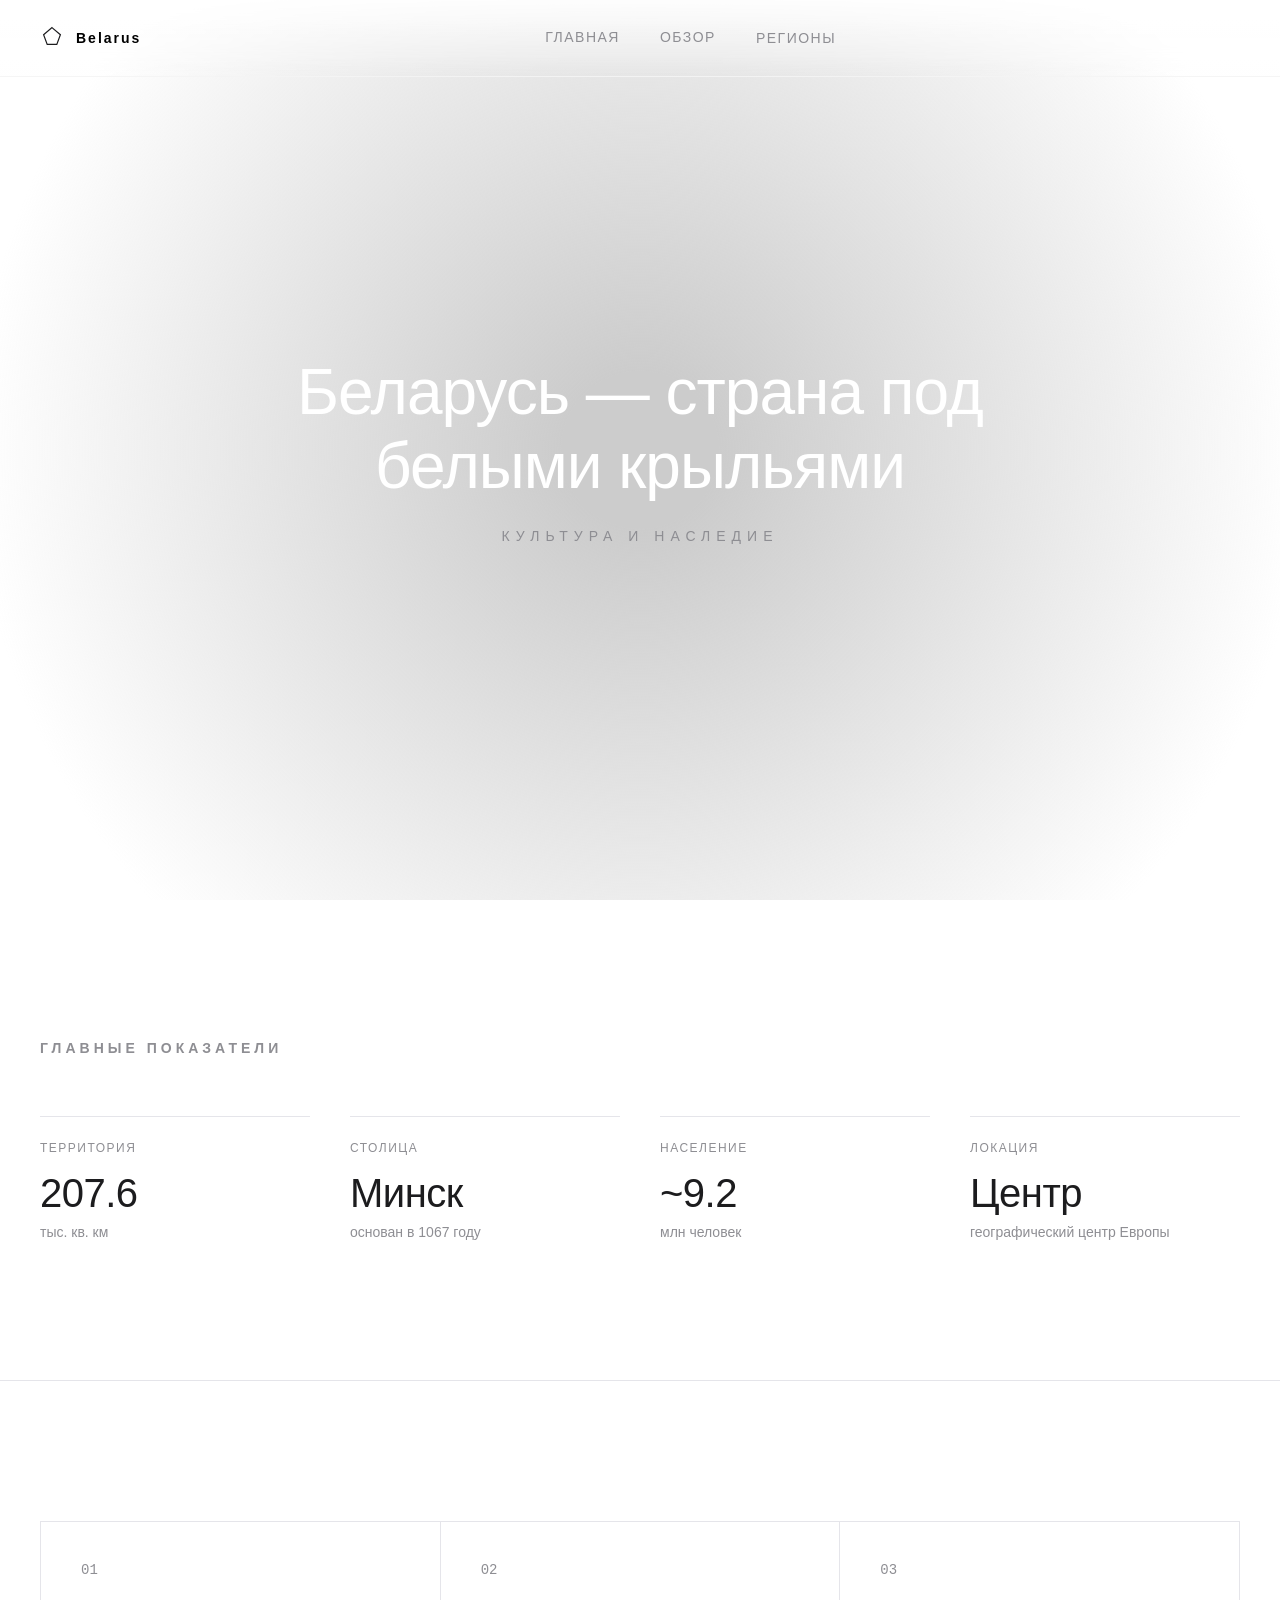
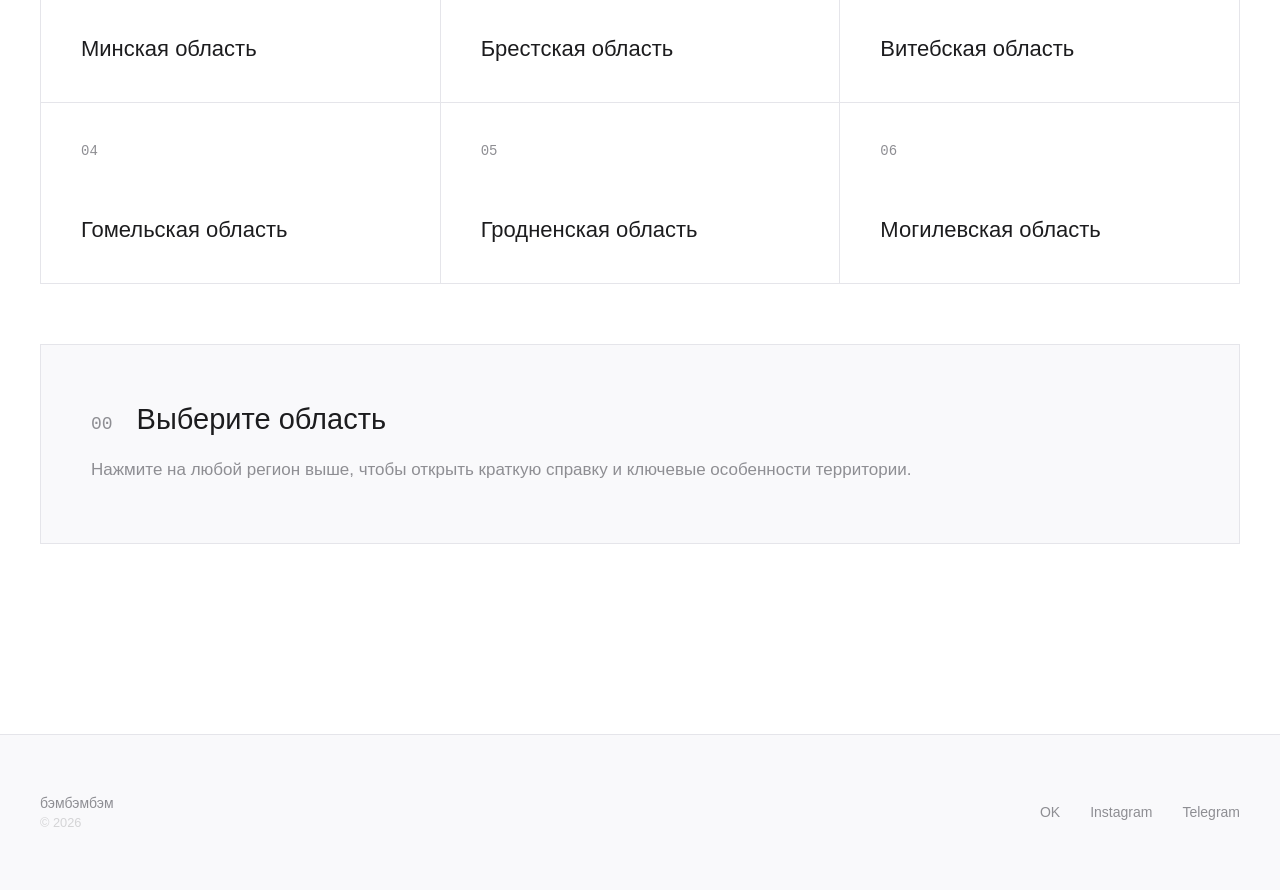
==== index.html @ 65fe948a "первый коммит — сайт-путеводитель по Беларуси" ====
<!DOCTYPE html>
<html lang="ru">
<head>
    <meta charset="UTF-8">
    <meta name="viewport" content="width=device-width, initial-scale=1.0">
    <title>Belarus</title>
    <link rel="stylesheet" href="style/style.css">
    <link rel="shortcut icon" href="img/favicon.ico" type="image/x-icon">
</head>
<body>
    <header class="header">
        <div class="logo">
            <a href="index.html">
                <svg class="logo-svg" viewBox="0 0 100 100" xmlns="http://w3.org">
                    <path d="M50 15 L85 45 L70 85 L30 85 L15 45 Z" fill="none" stroke="currentColor" stroke-width="5"/>
                </svg>
            </a>
                <span class="logo-text"><a href="index.html" class="logo-bel">Belarus</a></span>
        </div>
        <div class="container">
            <div class="header-nav-links">
                <a href="index.html">Главная</a>
                <a href="#">Обзор</a>
                <div class="dropdown">
  <a href="#" class="dropdown-toggle">Регионы</a>
  <ul class="dropdown-menu">
    <li><a href="brest.html">Брестская область</a></li>
    <li><a href="vitebsk.html">Витебская область</a></li>
    <li><a href="gomel.html">Гомельская область</a></li>
    <li><a href="grodno.html">Гродненская область</a></li>
    <li><a href="minsk.html">Минская область</a></li>
    <li><a href="mogilev.html">Могилевская область</a></li>
  </ul>
</div>
            </div>
        </div>
    </header>
    <section class="banner">
        <div class="video-banner">
            <iframe width="560" height="315" src="https://www.youtube.com/embed/6YNmRPK29oE?si=QQAiQWYqwTsrGHpv&amp;autoplay=1&amp;mute=1&amp;controls=0&amp;rel=0&amp;modestbranding=1" title="YouTube video player" frameborder="0" allow="accelerometer; autoplay; clipboard-write; encrypted-media; gyroscope; picture-in-picture; web-share" referrerpolicy="strict-origin-when-cross-origin" allowfullscreen></iframe>
        </div>
        <div class="banner-overlay"></div>
        <div class="banner-text">
            <h1 class="banner-text-title">Беларусь — страна под белыми крыльями</h1>
            <p class="banner-text-subtitle">Культура и наследие</p>
            <!-- <div class="scroll-thing">
                <div class="scroll-line"></div>
            </div> -->
        </div>
    </section>
    <section class="facts" id="facts">
        <div class="container">
            <h2 class="facts-title reveal reveal-up">Главные показатели</h2>
            <div class="grid-facts">
                <div class="fact-item reveal reveal-up">
                    <span class="fact-label">Территория</span>
                    <span class="fact-value">207.6</span>
                    <span class="fact-unit">тыс. кв. км</span>
                </div>
                <div class="fact-item reveal reveal-up">
                    <span class="fact-label">Столица</span>
                    <span class="fact-value">Минск</span>
                    <span class="fact-unit">основан в 1067 году</span>
                </div>
                <div class="fact-item reveal reveal-up">
                    <span class="fact-label">Население</span>
                    <span class="fact-value">~9.2</span>
                    <span class="fact-unit">млн человек</span>
                </div>
                <div class="fact-item reveal reveal-up">
                    <span class="fact-label">Локация</span>
                    <span class="fact-value">Центр</span>
                    <span class="fact-unit">географический центр Европы</span>
                </div>
            </div>
        </div>
    </section>
    <section class="regions">
        <div class="container">
            <div class="regions-grid">
                <button class="region-card reveal reveal-up" data-region="minsk">
                    <span class="region-number">01</span>
                    <span class="region-name">Минская область</span>
                </button>
                <button class="region-card reveal reveal-up" data-region="brest">
                    <span class="region-number">02</span>
                    <span class="region-name">Брестская область</span>
                </button>
                <button class="region-card reveal reveal-up" data-region="vitebsk">
                    <span class="region-number">03</span>
                    <span class="region-name">Витебская область</span>
                </button>
                <button class="region-card reveal reveal-up" data-region="gomel">
                    <span class="region-number">04</span>
                    <span class="region-name">Гомельская область</span>
                </button>
                <button class="region-card reveal reveal-up" data-region="grodno">
                    <span class="region-number">05</span>
                    <span class="region-name">Гродненская область</span>
                </button>
                <button class="region-card reveal reveal-up" data-region="mogilev">
                    <span class="region-number">06</span>
                    <span class="region-name">Могилевская область</span>
                </button>
            </div>
            <div class="details reveal reveal-up" id="detailsPanel">
                <div class="details-header">
                    <span class="details-index" id="detailsIndex">00</span>
                    <h3 class="details-title" id="detailsTitle">Выберите область</h3>
                </div>
                <p class="details-text" id="detailsText">Нажмите на любой регион выше, чтобы открыть краткую справку и ключевые особенности территории.</p>
        </div>
    </section>
    <footer class="footer reveal reveal-up">
        <div class="footer-container">
            <div class="footer-bimbimbambam">
                <p class="author-credits">бэмбэмбэм</p>
                <p class="current-year">&copy; 2026</p>
            </div>
            <div class="footer-socials">
                <a href="#" class="social-link">OK</a>
                <a href="#" class="social-link">Instagram</a>
                <a href="#" class="social-link">Telegram</a>
            </div>
        </div>
    </footer>

    <script src="js/script.js"></script>
</body>
</html>
---- style/style.css ----
:root{
    --bg-main: #FFFFFF;
    --bg-card: #F9F9FB;
    --border-color: #E5E5EA;
    --text-primary: #1C1C1E;
    --text-secondary: #8E8E93;
    --accent-dark: #000000;
    --font-sans: -apple-system, BlinkMacSystemFont, "Segoe UI", Roboto, Helvetica, Arial, sans-serif;
    --easing: cubic-bezier(0.16, 1, 0.3, 1);
}
*{
    margin: 0;
    padding: 0;
    box-sizing: border-box;
}
html{
    scroll-behavior: smooth;
    background-color: var(--bg-main);
    color: var(--text-primary);
    font-family: var(--font-sans);
    -webkit-font-smoothing: antialiased;
}
body{
    overflow-x: hidden;
}
.container {
    max-width: 1400px;
    margin: 0 auto;
    padding: 0 40px;
}
.header{
    position: fixed;
    top: 0;
    left: 0;
    width: 100%;
    display: flex;
    justify-content: space-between;
    align-items: center;
    padding: 24px 40px;
    z-index: 100;
    background: linear-gradient(to bottom, rgba(255,255,255,0.9), rgba(255,255,255,0));
    backdrop-filter: blur(12px);
    -webkit-backdrop-filter: blur(12px);
    border-bottom: 1px solid rgba(0,0,0,0.04);
}
.logo-bel{
    text-decoration: none;
    color: #000;
}
.logo{
    display: flex;
    align-items: center;
    gap: 12px;
}
.logo-svg{
    width: 24px;
    height: 24px;
    color: var(--text-primary);
}
.logo-text{
    font-weight: 700;
    letter-spacing: 2px;
    font-size: 14px;
}
.header-nav-links{
    display: flex;
    gap: 40px;
}
.header-nav-links a{
    color: var(--text-secondary);
    text-decoration: none;
    font-size: 14px;
    text-transform: uppercase;
    letter-spacing: 1.5px;
    transition: color 0.4s var(--easing);
}
.header-nav-links a:hover {
    color: var(--text-primary);
}
.banner{
    height: 100vh;
    display: flex;
    align-items: center;
    position: relative;
    padding: 0 40px;
    overflow: hidden;
    /* background-color: #F4F4F7; */
}
.video-banner{
    position: absolute;
    top: 0;
    left: 0;
    width: 100%;
    height: 100%;
    z-index: -2;
    pointer-events: none;
}
.video-banner iframe{
    width: 100vw;
    height: 56.25vw;
    min-height: 100vh;
    min-width: 177.77vh;
    position: absolute;
    top: 50%;
    left: 50%;
    transform: translate(-50%, -50%);
    filter: grayscale(0.4) brightness(1.05);
    
}
.banner-overlay{
    position: absolute;
    top: 0;
    left: 0;
    width: 100%;
    height: 100%;
    z-index: -1;
    background: radial-gradient(circle at center, rgba(0, 0, 0, 0.2) 10%, var(--bg-main) 85%);
}
.banner-text{
    max-width: 800px;
    margin-left: auto;
    margin-right: auto;
    text-align: center;
}
.banner-text-title{
    font-size: 64px;
    font-weight: 300;
    line-height: 1.15;
    letter-spacing: -1px;
    color: white;
    opacity: 0;
    transform: translateY(30px);
    animation: fadeUp 1.2s var(--easing) forwards 0.4s;
}
.banner-text-subtitle{
    font-size: 14px;
    text-transform: uppercase;
    letter-spacing: 6px;
    color: var(--text-secondary);
    margin-top: 24px;
    opacity: 0;
    transform: translateY(20px);
    animation: fadeUp 1.2s var(--easing) forwards 0.2s;
}
/* .scroll-thing{}
.scroll-line{} */
.facts{
    padding: 140px 0;
    border-bottom: 1px solid var(--border-color);
}
.facts-title{
    font-size: 14px;
    text-transform: uppercase;
    letter-spacing: 4px;
    color: var(--text-secondary);
    margin-bottom: 60px;
    font-weight: 600;
}
.grid-facts{
    display: grid;
    grid-template-columns: repeat(auto-fit, minmax(240px, 1fr));
    gap: 40px;
}
.fact-item{
    display: flex;
    flex-direction: column;
    border-top: 1px solid var(--border-color);
    padding-top: 24px;
}
.fact-label{
    font-size: 12px;
    text-transform: uppercase;
    letter-spacing: 1.5px;
    color: var(--text-secondary);
    margin-bottom: 16px;
}
.fact-value{
    font-size: 40px;
    font-weight: 300;
    letter-spacing: -0.5px;
    margin-bottom: 8px;
    color: var(--text-primary);
}
.fact-unit{
    font-size: 14px;
    color: var(--text-secondary);
}
.regions{
    padding: 140px 0;
}
.map{
    display: flex;
    justify-content: center;
    font-size: 14px;
    text-transform: uppercase;
    letter-spacing: 4px;
    color: var(--text-secondary);
    margin-bottom: 60px;
    font-weight: 600;
}
.details{
    margin: 50px 0;
    background-color: var(--bg-card);
    border: 1px solid var(--border-color);
    padding: 50px;
    min-height: 200px;
    display: flex;
    flex-direction: column;
    justify-content: center;
    transition: all 0.5s var(--easing);
}
.details .updated{
    animation: panelReveal 0.6s var(--easing) forwards;
}
.details-header{
    display: flex;
    align-items: baseline;
    gap: 24px;
    margin-bottom: 20px;
}
.details-index{
    font-family: monospace;
    font-size: 1.1rem;
    color: var(--text-secondary);
}
.details-title{
    font-size: 29px;
    font-weight: 300;
}
.details-text{
    font-size: 17px;
    color: var(--text-secondary);
    max-width: 900px;
    line-height: 1.7;
}
.map-block__area-action{
    outline: 0;
}
.map-block__area-action path{
    transition: fill 0.4s ease-in-out;
    cursor: pointer;
}
.map-block__area-action path:hover{
    fill: #ffb5b2;
}
.map-block__left-part{
    display: flex;
    justify-content: center;
    font-size: 14px;
    text-transform: uppercase;
    letter-spacing: 4px;
    color: var(--text-secondary);
    margin-bottom: 60px;
    font-weight: 600;
}
/**/
.regions-grid{
    display: grid;
    grid-template-columns: repeat(auto-fit, minmax(350px, 1fr));
    gap: 1px;
    background-color: var(--border-color);
    margin-bottom: 60px;
    border: 1px solid var(--border-color);
}
.region-card{
    background-color: var(--bg-main);
    border: none;
    padding: 40px;
    text-align: left;
    cursor: pointer;
    display: flex;
    flex-direction: column;
    justify-content: space-between;
    height: 180px;
    transition: all 0.4s var(--easing);
    position: relative;
    outline: none;
}
.region-card::after{
    content: '';
    position: absolute;
    bottom: 0;
    left: 0;
    width: 0;
    height: 2px;
    background-color: var(--accent-dark);
    transition: width 0.4s var(--easing);
}
.region-card:hover{
    background-color: var(--bg-card);
}
.region-card:hover::after, .region-card.active::after {
    width: 100%;
}
.region-card.active{
    background-color: var(--bg-card);
}
.region-number{
    font-size: 14px;
    color: var(--text-secondary);
    font-family: monospace;
}
.region-name{
    font-size: 22px;
    font-weight: 300;
    color: var(--text-primary);
    transition: transform 0.4s var(--easing);
}
.region-card:hover .region-name{
    transform: translateX(8px);
}
.details-panel{
    background-color: var(--bg-card);
    border: 1px solid var(--border-color);
    padding: 50px;
    min-height: 200px;
    display: flex;
    flex-direction: column;
    justify-content: center;
    transition: all 0.5s var(--easing);
}

.details-panel.updated{
    animation: panelReveal 0.6s var(--easing) forwards;
}
.details-header{
    display: flex;
    align-items: baseline;
    gap: 24px;
    margin-bottom: 20px;
}
.details-index{
    font-family: monospace;
    font-size: 18px;
    color: var(--text-secondary);
}
.details-title{
    font-size: 29px;
    font-weight: 300;
}
.details-text{
    font-size: 17px;
    color: var(--text-secondary);
    max-width: 900px;
    line-height: 1.7;
}
.footer{
    padding: 60px 40px;
    border-top: 1px solid var(--border-color);
    background-color: var(--bg-card);
}
.footer-container{
    max-width: 1400px;
    margin: 0 auto;
    display: flex;
    justify-content: space-between;
    align-items: center;
}
.author-credits{
    font-size: 14px;
    color: var(--text-secondary);
}
.current-year{
    font-size: 0.8rem;
    color: rgba(0,0,0,0.15);
    margin-top: 4px;
}
.footer-socials{
    display: flex;
    gap: 30px;
}
.social-link{
    color: var(--text-secondary);
    text-decoration: none;
    font-size: 14px;
    position: relative;
    padding-bottom: 2px;
    transition: color 0.4s var(--easing);
}
.social-link::after{
    content: '';
    position: absolute;
    bottom: 0;
    left: 0;
    width: 0;
    height: 1px;
    background-color: var(--text-primary);
    transition: width 0.4s var(--easing);
}
.social-link:hover{
    color: var(--text-primary);
}
.social-link:hover::after{
    width: 100%;
}
.dropdown{
  position: relative;
  display: inline-block;
}
.dropdown-toggle{
  text-decoration: none;
  color: #000; 
  text-transform: uppercase;
  letter-spacing: 1px;
  padding-bottom: 10px; 
}
.dropdown-menu{
  position: absolute;
  top: 100%;
  left: 50%;
  transform: translateX(-50%) translateY(10px);
  min-width: 200px;
  background: rgba(255, 255, 255, 0.85);
  backdrop-filter: blur(10px); 
  -webkit-backdrop-filter: blur(10px);
  border: 1px solid rgba(255, 255, 255, 0.4);
  border-radius: 4px;
  list-style: none;
  padding: 10px 0;
  margin: 0;
  box-shadow: 0 10px 30px rgba(0, 0, 0, 0.05);
  opacity: 0;
  visibility: hidden;
  transition: opacity 0.3s ease, transform 0.3s ease, visibility 0.3s;
}
.dropdown:hover .dropdown-menu{
  opacity: 1;
  visibility: visible;
  transform: translateX(-50%) translateY(0); /* Плавный сдвиг вверх при появлении */
}
.dropdown-menu li{
  width: 100%;
}
.dropdown-menu li a{
  display: block;
  padding: 10px 20px;
  color: #333;
  text-decoration: none;
  font-size: 14px;
  transition: background 0.2s ease, color 0.2s ease;
  text-align: left;
}
.dropdown-menu li a:hover{
  background: rgba(0, 0, 0, 0.05);
  color: #000;
}
.gomel-info{
    padding: 40px 0;
    background-color: #ffffff;
    font-family: -apple-system, BlinkMacSystemFont, "Segoe UI", Roboto, Helvetica, Arial, sans-serif;
}
.obl-title{
    display: none;
}
.oblast{
    display: flex;
    position: relative;
    align-items: center;
    margin: 0 auto 50px auto;
    min-height: 250px;
    padding-top: 85px;
}
.oblast svg{
    position: absolute;
    margin-bottom: 125%;
    margin-left: 50%;
}
.info-desk{
    position: relative;
    max-width: 700px;
    padding-right: 60px;
    /* margin: 0 auto; */
    color: #000000;
}
.obl h2{
    color: var(--text-primary);
    margin-bottom: 16px;
    font-size: 20px;
    line-height: 1.5;
    margin-bottom: 30px;
    text-align: left;
}
.obl-info h2{
    text-transform: uppercase;
    letter-spacing: 1.5px;
    color: var(--text-secondary);
    margin-bottom: 16px;
    font-size: 18px;
    font-weight: 700;
    margin-top: 40px;
    margin-bottom: 15px;
    border-top: 1px solid var(--border-color);
    padding-top: 24px;
}
.obl-info p{
    font-size: 18px;
    color: var(--text-secondary);
    margin-bottom: 15px;
}
.obl-info ul{
    list-style-type: none; 
    padding-left: 0;
    margin-top: 15px;
}
.obl-info li{
    line-height: 1.6;
    margin-bottom: 12px;
    position: relative;
    padding-left: 18px;
    font-size: 18px;
    color: var(--text-secondary);
    margin-bottom: 15px;
}
.obl-info li::before{
    content: "—";
    position: absolute;
    left: 0;
    color: var(--text-secondary);
}
.city-obl{
    display: flex;
    flex-direction: column;
    justify-content: flex-end;
    transform: translate(107%, 50px)
}
.info-desk img{
    position: absolute;
    right: 50px;
    width: 680px;
}
.vitebsk-img{
    top: 90vh;
}
.it-min{
    top: 80%;
    left: 100%;
}
.polotsk-img{
    top: 135vh;
}
.grodno-img{
    top: 85vh;
}
.sol-img{
    top: 140vh;
}
.minsk-img{
    top: 95vh;
}
.lida-img{
    top: 135vh;
}
.gomel-img{
    top: 95vh;
}
.brest-img{
    top: 85vh;
}
.pinsk-img{
    top: 140vh;
}
.eco-info{
    margin-top: 250px;
}
.mozir-img{
    top: 145vh
}
.mogilev-img{
    top: 90vh;
}
.bobr-img{
    top: 145vh
}
.benz-gom{
    top: 78%;
    left: 100%;
}
.kpd-vit{
    top: 78%;
    left: 100%; 
}
.reveal {
    opacity: 0;
    transition: opacity 0.7s var(--easing), transform 0.7s var(--easing);
}
.reveal.show {
    opacity: 1;
    transform: translate(0, 0) scale(1);
}
.reveal-up { transform: translateY(40px); }
.reveal-down { transform: translateY(-40px); }
.reveal-left { transform: translateX(-40px); }
.reveal-right { transform: translateX(40px); }
.reveal-scale { transform: scale(0.92); }

.grid-facts .reveal:nth-child(1) { transition-delay: 0s; }
.grid-facts .reveal:nth-child(2) { transition-delay: 0.1s; }
.grid-facts .reveal:nth-child(3) { transition-delay: 0.2s; }
.grid-facts .reveal:nth-child(4) { transition-delay: 0.3s; }

.regions-grid .reveal:nth-child(1) { transition-delay: 0s; }
.regions-grid .reveal:nth-child(2) { transition-delay: 0.05s; }
.regions-grid .reveal:nth-child(3) { transition-delay: 0.1s; }
.regions-grid .reveal:nth-child(4) { transition-delay: 0.15s; }
.regions-grid .reveal:nth-child(5) { transition-delay: 0.2s; }
.regions-grid .reveal:nth-child(6) { transition-delay: 0.25s; }


@keyframes fadeUp{
    to { opacity: 1; transform: translateY(0); }
}
@keyframes scrollDrop{
    0% { top: -30px; }
    50% { top: 60px; }
    100% { top: 60px; }
}
@keyframes panelReveal{
    0% { opacity: 0; transform: translateY(10px); }
    100% { opacity: 1; transform: translateY(0); }
}
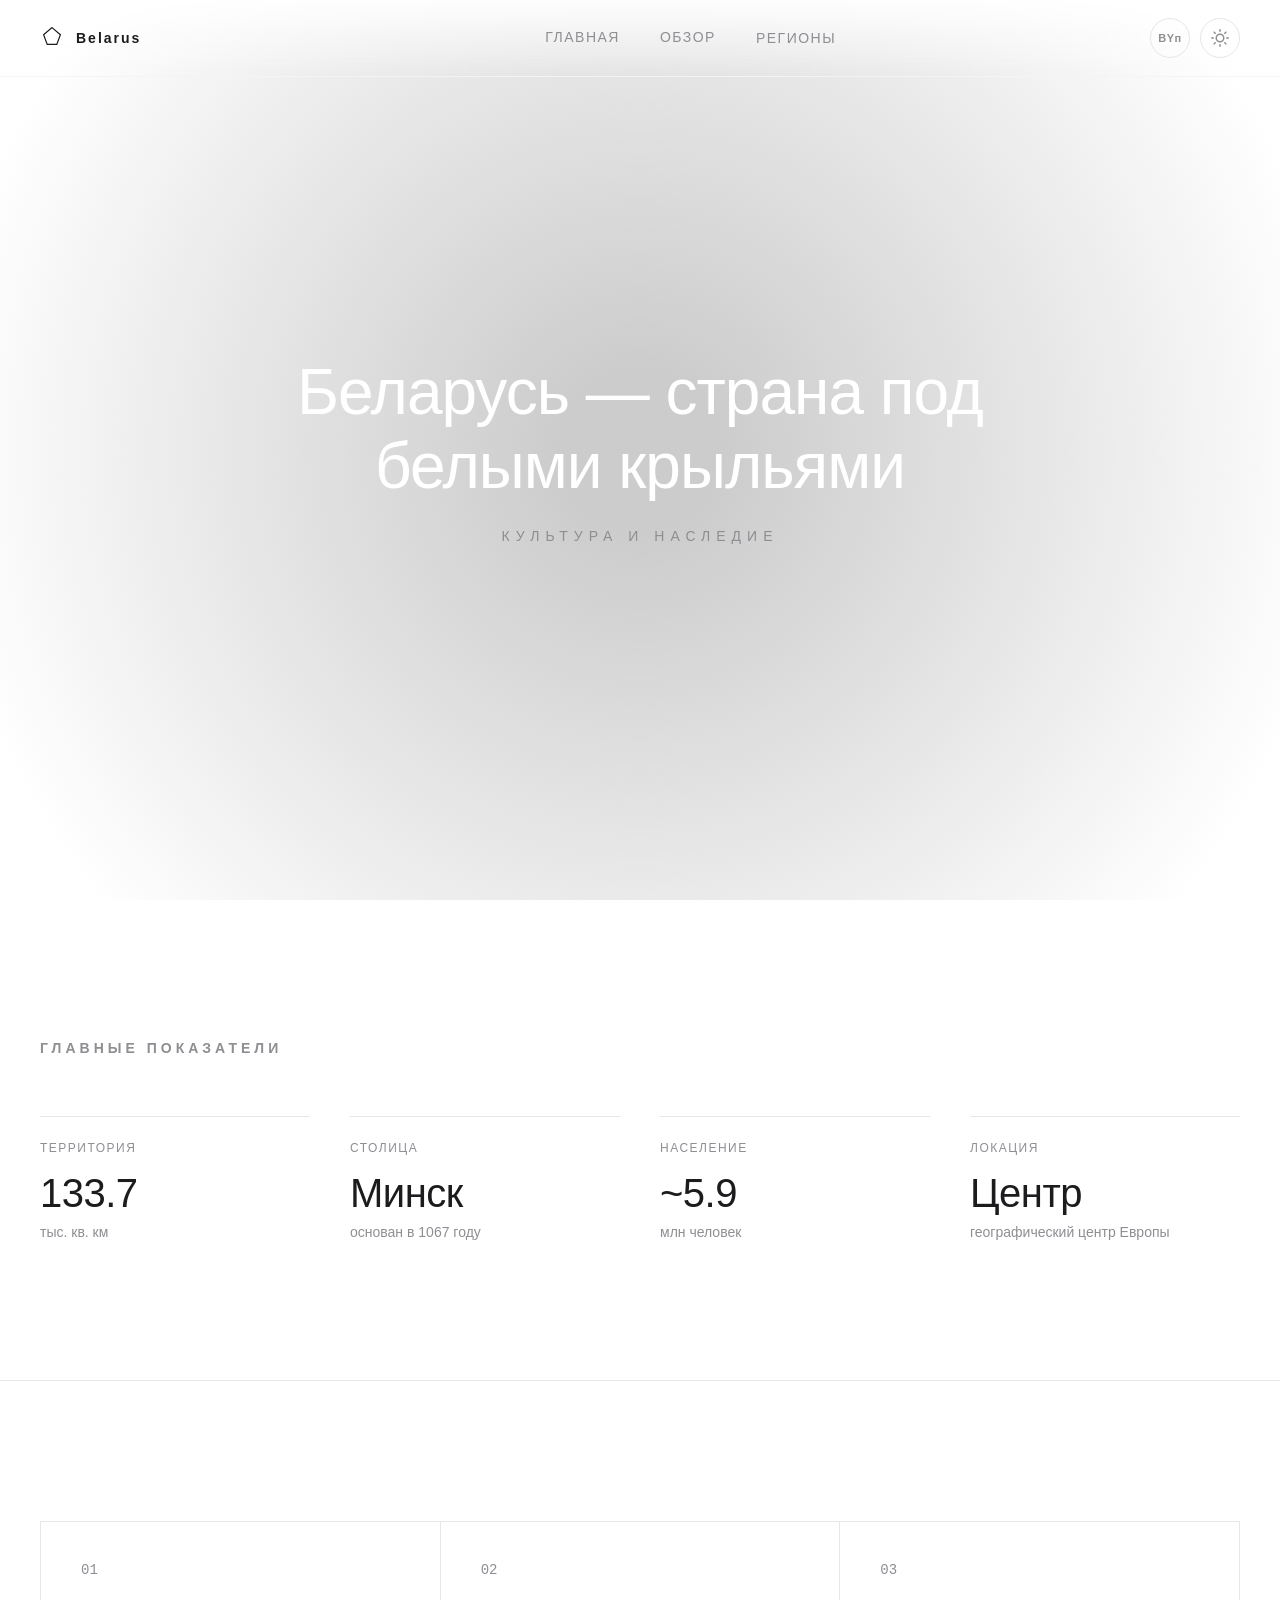
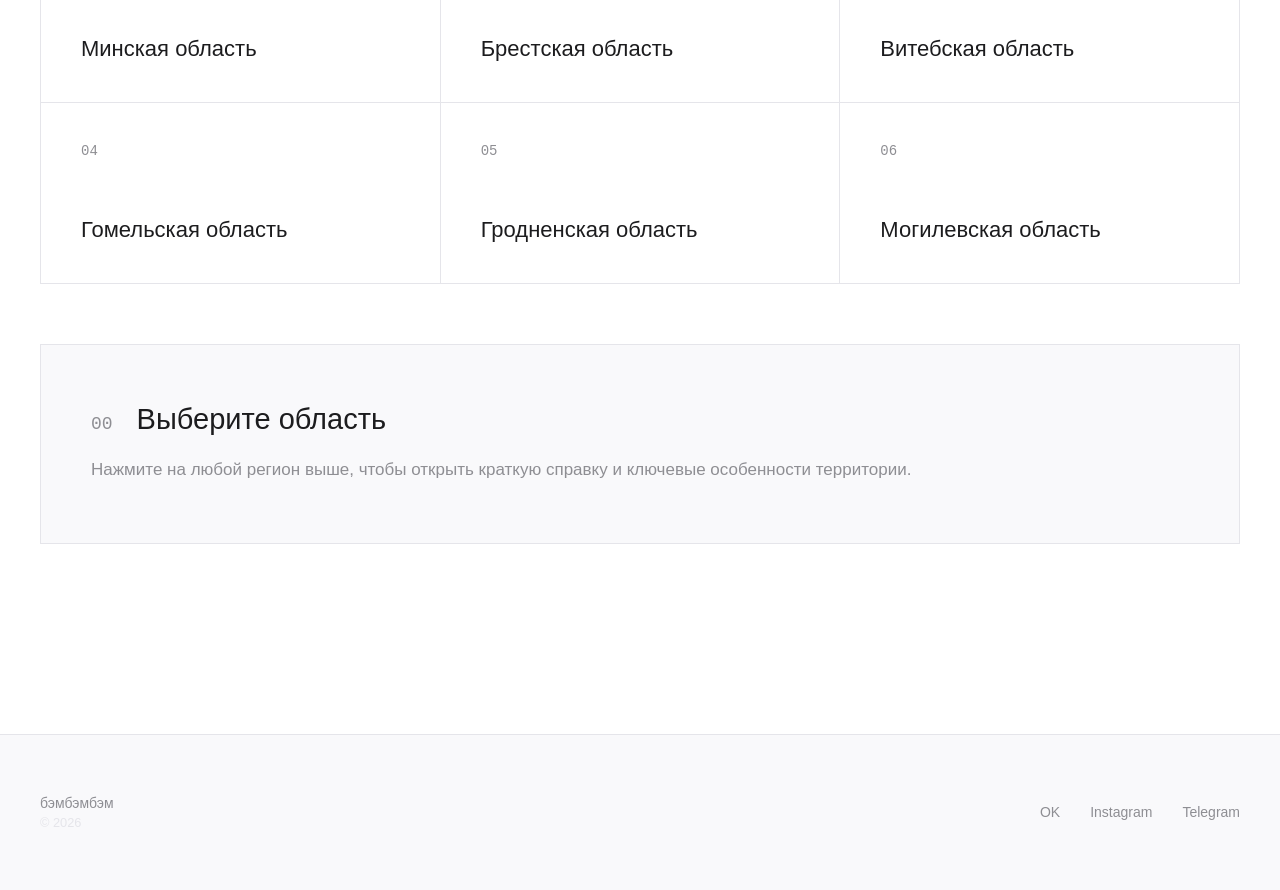
==== commit dc96217a: "bvjgv" ====
--- a/index.html
+++ b/index.html
@@ -34,6 +34,26 @@
 </div>
             </div>
         </div>
+        <button class="theme-toggle" aria-label="Тёмная тема">
+            <svg class="theme-sun" viewBox="0 0 24 24" fill="none" stroke="currentColor" stroke-width="2" stroke-linecap="round">
+                <circle cx="12" cy="12" r="5"/>
+                <line x1="12" y1="1" x2="12" y2="3"/>
+                <line x1="12" y1="21" x2="12" y2="23"/>
+                <line x1="4.22" y1="4.22" x2="5.64" y2="5.64"/>
+                <line x1="18.36" y1="18.36" x2="19.78" y2="19.78"/>
+                <line x1="1" y1="12" x2="3" y2="12"/>
+                <line x1="21" y1="12" x2="23" y2="12"/>
+                <line x1="4.22" y1="19.78" x2="5.64" y2="18.36"/>
+                <line x1="18.36" y1="5.64" x2="19.78" y2="4.22"/>
+            </svg>
+            <svg class="theme-moon" viewBox="0 0 24 24" fill="none" stroke="currentColor" stroke-width="2" stroke-linecap="round">
+                <path d="M21 12.79A9 9 0 1 1 11.21 3 7 7 0 0 0 21 12.79z"/>
+            </svg>
+        </button>
+        <button class="lang-toggle" aria-label="Переключить язык">BYп</button>
+        <button class="hamburger" aria-label="Меню">
+            <span></span><span></span><span></span>
+        </button>
     </header>
     <section class="banner">
         <div class="video-banner">
@@ -54,7 +74,7 @@
             <div class="grid-facts">
                 <div class="fact-item reveal reveal-up">
                     <span class="fact-label">Территория</span>
-                    <span class="fact-value">207.6</span>
+                    <span class="fact-value" data-target="207.6">0</span>
                     <span class="fact-unit">тыс. кв. км</span>
                 </div>
                 <div class="fact-item reveal reveal-up">
@@ -64,7 +84,7 @@
                 </div>
                 <div class="fact-item reveal reveal-up">
                     <span class="fact-label">Население</span>
-                    <span class="fact-value">~9.2</span>
+                    <span class="fact-value" data-target="9.2" data-prefix="~">0</span>
                     <span class="fact-unit">млн человек</span>
                 </div>
                 <div class="fact-item reveal reveal-up">
@@ -126,5 +146,6 @@
     </footer>
 
     <script src="js/script.js"></script>
+    <script src="js/i18n.js"></script>
 </body>
 </html>
--- a/style/style.css
+++ b/style/style.css
@@ -5,8 +5,24 @@
     --text-primary: #1C1C1E;
     --text-secondary: #8E8E93;
     --accent-dark: #000000;
+    --overlay-light: rgba(255,255,255,0.9);
+    --overlay-dark: rgba(0,0,0,0.04);
+    --dropdown-bg: rgba(255,255,255,0.85);
+    --dropdown-border: rgba(255,255,255,0.4);
     --font-sans: -apple-system, BlinkMacSystemFont, "Segoe UI", Roboto, Helvetica, Arial, sans-serif;
     --easing: cubic-bezier(0.16, 1, 0.3, 1);
+}
+[data-theme="dark"]{
+    --bg-main: #121212;
+    --bg-card: #1C1C1E;
+    --border-color: #2C2C2E;
+    --text-primary: #F5F5F5;
+    --text-secondary: #98989D;
+    --accent-dark: #FFFFFF;
+    --overlay-light: rgba(18,18,18,0.9);
+    --overlay-dark: rgba(255,255,255,0.06);
+    --dropdown-bg: rgba(30,30,30,0.92);
+    --dropdown-border: rgba(255,255,255,0.1);
 }
 *{
     margin: 0;
@@ -19,6 +35,7 @@
     color: var(--text-primary);
     font-family: var(--font-sans);
     -webkit-font-smoothing: antialiased;
+    transition: background-color 0.3s ease, color 0.3s ease;
 }
 body{
     overflow-x: hidden;
@@ -38,14 +55,14 @@
     align-items: center;
     padding: 24px 40px;
     z-index: 100;
-    background: linear-gradient(to bottom, rgba(255,255,255,0.9), rgba(255,255,255,0));
+    background: linear-gradient(to bottom, var(--overlay-light), transparent);
     backdrop-filter: blur(12px);
     -webkit-backdrop-filter: blur(12px);
-    border-bottom: 1px solid rgba(0,0,0,0.04);
+    border-bottom: 1px solid var(--overlay-dark);
 }
 .logo-bel{
     text-decoration: none;
-    color: #000;
+    color: var(--text-primary);
 }
 .logo{
     display: flex;
@@ -77,6 +94,95 @@
 .header-nav-links a:hover {
     color: var(--text-primary);
 }
+.theme-toggle{
+    position: absolute;
+    right: 40px;
+    top: 50%;
+    transform: translateY(-50%);
+    background: none;
+    border: 1px solid var(--border-color);
+    border-radius: 20px;
+    cursor: pointer;
+    width: 40px;
+    height: 40px;
+    display: flex;
+    align-items: center;
+    justify-content: center;
+    color: var(--text-secondary);
+    transition: color 0.4s var(--easing), border-color 0.4s var(--easing);
+}
+.theme-toggle:hover{
+    color: var(--text-primary);
+    border-color: var(--text-secondary);
+}
+.theme-toggle svg{
+    width: 18px;
+    height: 18px;
+}
+.lang-toggle{
+    position: absolute;
+    right: 90px;
+    top: 50%;
+    transform: translateY(-50%);
+    background: none;
+    border: 1px solid var(--border-color);
+    border-radius: 20px;
+    cursor: pointer;
+    width: 40px;
+    height: 40px;
+    display: flex;
+    align-items: center;
+    justify-content: center;
+    font-size: 11px;
+    font-weight: 700;
+    letter-spacing: 0.5px;
+    color: var(--text-secondary);
+    font-family: var(--font-sans);
+    transition: color 0.4s var(--easing), border-color 0.4s var(--easing);
+}
+.lang-toggle:hover{
+    color: var(--text-primary);
+    border-color: var(--text-secondary);
+}
+.hamburger{
+    display: none;
+    position: absolute;
+    right: 24px;
+    top: 50%;
+    transform: translateY(-50%);
+    flex-direction: column;
+    justify-content: center;
+    align-items: center;
+    gap: 4px;
+    background: none;
+    border: none;
+    cursor: pointer;
+    width: 36px;
+    height: 36px;
+    padding: 6px;
+    color: var(--text-primary);
+}
+.hamburger span{
+    display: block;
+    width: 100%;
+    height: 2px;
+    background: var(--text-primary);
+    border-radius: 2px;
+    transition: transform 0.3s var(--easing), opacity 0.3s var(--easing);
+}
+.hamburger.open span:nth-child(1){
+    transform: translateY(6px) rotate(45deg);
+}
+.hamburger.open span:nth-child(2){
+    opacity: 0;
+}
+.hamburger.open span:nth-child(3){
+    transform: translateY(-6px) rotate(-45deg);
+}
+.theme-sun { display: block; }
+.theme-moon { display: none; }
+[data-theme="dark"] .theme-sun { display: none; }
+[data-theme="dark"] .theme-moon { display: block; }
 .banner{
     height: 100vh;
     display: flex;
@@ -114,7 +220,7 @@
     width: 100%;
     height: 100%;
     z-index: -1;
-    background: radial-gradient(circle at center, rgba(0, 0, 0, 0.2) 10%, var(--bg-main) 85%);
+    background: radial-gradient(circle at center, rgba(0, 0, 0, 0.2) 10%, var(--bg-main) 90%);
 }
 .banner-text{
     max-width: 800px;
@@ -362,7 +468,7 @@
 }
 .current-year{
     font-size: 0.8rem;
-    color: rgba(0,0,0,0.15);
+    color: var(--border-color);
     margin-top: 4px;
 }
 .footer-socials{
@@ -399,7 +505,7 @@
 }
 .dropdown-toggle{
   text-decoration: none;
-  color: #000; 
+  color: var(--text-primary); 
   text-transform: uppercase;
   letter-spacing: 1px;
   padding-bottom: 10px; 
@@ -410,10 +516,10 @@
   left: 50%;
   transform: translateX(-50%) translateY(10px);
   min-width: 200px;
-  background: rgba(255, 255, 255, 0.85);
+  background: var(--dropdown-bg);
   backdrop-filter: blur(10px); 
   -webkit-backdrop-filter: blur(10px);
-  border: 1px solid rgba(255, 255, 255, 0.4);
+  border: 1px solid var(--dropdown-border);
   border-radius: 4px;
   list-style: none;
   padding: 10px 0;
@@ -434,19 +540,19 @@
 .dropdown-menu li a{
   display: block;
   padding: 10px 20px;
-  color: #333;
+  color: var(--text-secondary);
   text-decoration: none;
   font-size: 14px;
   transition: background 0.2s ease, color 0.2s ease;
   text-align: left;
 }
 .dropdown-menu li a:hover{
-  background: rgba(0, 0, 0, 0.05);
-  color: #000;
+  background: rgba(128,128,128,0.1);
+  color: var(--text-primary);
 }
 .gomel-info{
     padding: 40px 0;
-    background-color: #ffffff;
+    background-color: var(--bg-main);
     font-family: -apple-system, BlinkMacSystemFont, "Segoe UI", Roboto, Helvetica, Arial, sans-serif;
 }
 .obl-title{
@@ -470,7 +576,7 @@
     max-width: 700px;
     padding-right: 60px;
     /* margin: 0 auto; */
-    color: #000000;
+    color: var(--text-primary);
 }
 .obl h2{
     color: var(--text-primary);
@@ -606,6 +712,263 @@
 .regions-grid .reveal:nth-child(6) { transition-delay: 0.25s; }
 
 
+@media (max-width: 768px){
+    .header{
+        padding: 20px 24px;
+    }
+    .container{
+        padding: 0 24px;
+    }
+    .header-nav-links{
+        gap: 20px;
+    }
+    .header-nav-links a{
+        font-size: 12px;
+        letter-spacing: 1px;
+    }
+    .banner{
+        padding: 0 24px;
+    }
+    .banner-text-title{
+        font-size: 44px;
+    }
+    .banner-text-subtitle{
+        font-size: 12px;
+        letter-spacing: 4px;
+    }
+    .grid-facts{
+        grid-template-columns: repeat(auto-fit, minmax(180px, 1fr));
+        gap: 24px;
+    }
+    .fact-value{
+        font-size: 32px;
+    }
+    .regions-grid{
+        grid-template-columns: repeat(auto-fit, minmax(240px, 1fr));
+    }
+    .region-card{
+        height: 150px;
+        padding: 28px;
+    }
+    .details{
+        padding: 30px;
+    }
+    .details-panel{
+        padding: 30px;
+    }
+    .details-title{
+        font-size: 24px;
+    }
+    .footer{
+        padding: 40px 24px;
+    }
+    .footer-container{
+        flex-direction: column;
+        gap: 20px;
+        text-align: center;
+    }
+
+    .oblast{
+        flex-direction: column;
+        padding-top: 40px;
+    }
+    .oblast svg{
+        position: static;
+        margin: 0 auto 30px;
+        max-width: 100%;
+        height: auto;
+    }
+    .map-block__main-image{
+        max-width: 100%;
+        height: auto;
+    }
+    .info-desk{
+        max-width: 100%;
+        padding-right: 0;
+    }
+    .info-desk img{
+        position: static;
+        width: 100%;
+        max-width: 100%;
+        margin: 20px 0;
+    }
+    .city-obl{
+        transform: none;
+    }
+    .eco-info{
+        margin-top: 40px;
+    }
+    .vitebsk-img, .it-min, .polotsk-img, .grodno-img, .sol-img,
+    .minsk-img, .lida-img, .gomel-img, .brest-img, .pinsk-img,
+    .mozir-img, .mogilev-img, .bobr-img, .benz-gom, .kpd-vit{
+        top: auto;
+        left: auto;
+    }
+    .facts{
+        padding: 80px 0;
+    }
+    .regions{
+        padding: 80px 0;
+    }
+}
+@media (max-width: 480px){
+    .header{
+        padding: 16px 16px;
+    }
+    .container{
+        padding: 0 16px;
+    }
+    .header-nav-links{
+        display: none;
+        position: absolute;
+        top: 100%;
+        left: 0;
+        width: 100%;
+        flex-direction: column;
+        gap: 0;
+        background: var(--dropdown-bg);
+        backdrop-filter: blur(16px);
+        -webkit-backdrop-filter: blur(16px);
+        border-bottom: 1px solid var(--border-color);
+        padding: 16px 24px;
+    }
+    .header-nav-links a{
+        font-size: 14px;
+        letter-spacing: 1px;
+        padding: 12px 0;
+        display: block;
+        border-bottom: 1px solid var(--border-color);
+    }
+    .header-nav-links a:last-of-type{
+        border-bottom: none;
+    }
+    .header-nav-links.open{
+        display: flex;
+    }
+    .dropdown{
+        display: block;
+        width: 100%;
+    }
+    .dropdown-toggle{
+        padding: 12px 0;
+        display: block;
+        pointer-events: none;
+    }
+    .dropdown-menu{
+        position: static;
+        transform: none;
+        opacity: 1;
+        visibility: visible;
+        background: none;
+        backdrop-filter: none;
+        -webkit-backdrop-filter: none;
+        border: none;
+        box-shadow: none;
+        padding: 0 0 8px 0;
+        min-width: auto;
+    }
+    .dropdown:hover .dropdown-menu{
+        transform: none;
+    }
+    .dropdown-menu li a{
+        font-size: 13px;
+        padding: 8px 0 8px 12px;
+    }
+    .hamburger{
+        display: flex;
+    }
+    .lang-toggle{
+        right: 105px;
+        width: 36px;
+        height: 36px;
+    }
+    .theme-toggle{
+        right: 64px;
+        width: 36px;
+        height: 36px;
+    }
+    .banner{
+        padding: 0 16px;
+    }
+    .banner-text-title{
+        font-size: 28px;
+    }
+    .banner-text-subtitle{
+        font-size: 10px;
+        letter-spacing: 3px;
+        margin-top: 16px;
+    }
+    .grid-facts{
+        grid-template-columns: 1fr;
+        gap: 20px;
+    }
+    .fact-value{
+        font-size: 28px;
+    }
+    .fact-label{
+        font-size: 10px;
+    }
+    .regions-grid{
+        grid-template-columns: 1fr;
+    }
+    .region-card{
+        height: 120px;
+        padding: 20px;
+    }
+    .region-name{
+        font-size: 18px;
+    }
+    .details{
+        padding: 20px;
+    }
+    .details-panel{
+        padding: 20px;
+    }
+    .details-title{
+        font-size: 20px;
+    }
+    .details-text{
+        font-size: 15px;
+    }
+    .details-header{
+        gap: 16px;
+    }
+    .footer{
+        padding: 30px 16px;
+    }
+    .footer-container{
+        flex-direction: column;
+        gap: 16px;
+        text-align: center;
+    }
+    .footer-socials{
+        gap: 20px;
+    }
+
+    .oblast{
+        padding-top: 20px;
+        margin-bottom: 30px;
+    }
+    .obl h2{
+        font-size: 16px;
+    }
+    .obl-info h2{
+        font-size: 15px;
+    }
+    .obl-info p, .obl-info li{
+        font-size: 15px;
+    }
+    .facts{
+        padding: 60px 0;
+    }
+    .regions{
+        padding: 60px 0;
+    }
+    .facts-title{
+        margin-bottom: 30px;
+    }
+}
+
 @keyframes fadeUp{
     to { opacity: 1; transform: translateY(0); }
 }
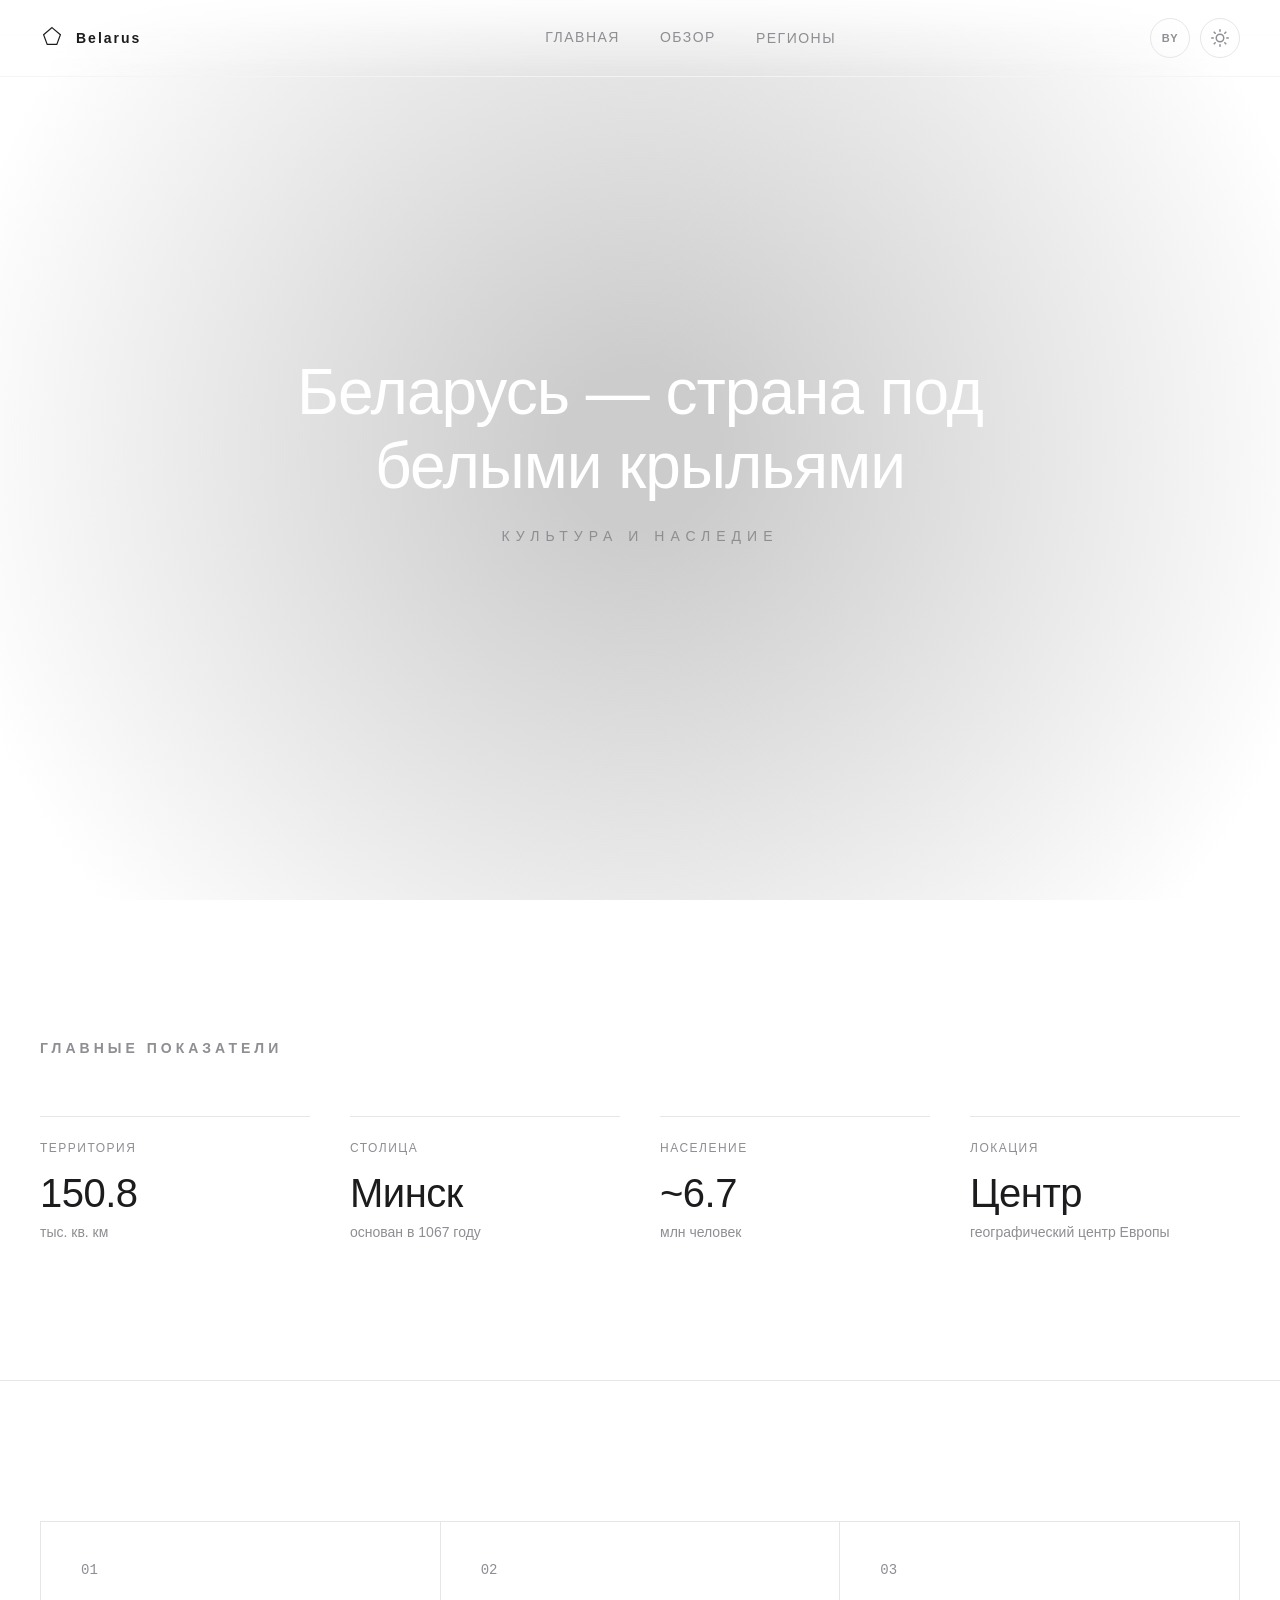
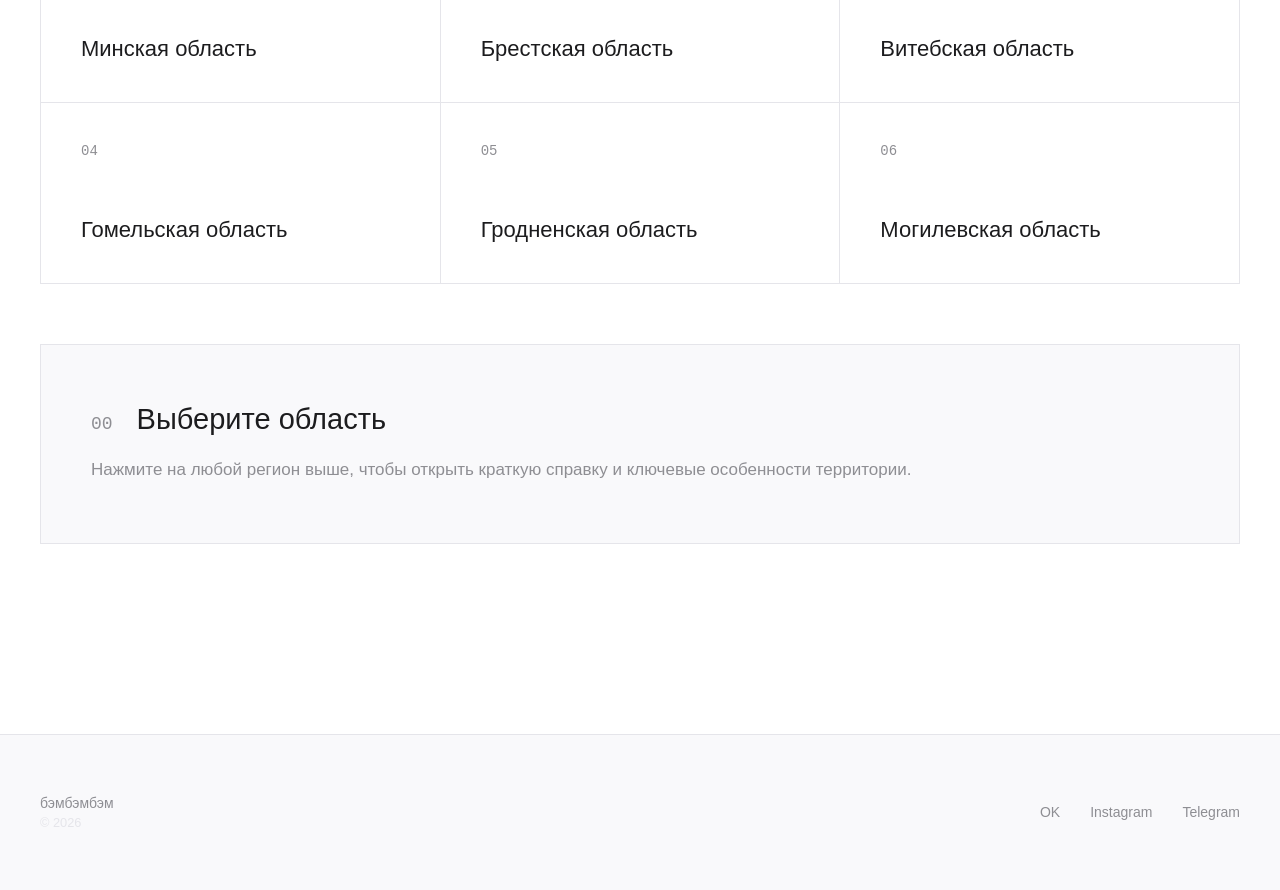
==== commit 7f886def: "йоу" ====
--- a/index.html
+++ b/index.html
@@ -31,7 +31,7 @@
     <li><a href="minsk.html">Минская область</a></li>
     <li><a href="mogilev.html">Могилевская область</a></li>
   </ul>
-</div>
+</div>  
             </div>
         </div>
         <button class="theme-toggle" aria-label="Тёмная тема">
@@ -50,7 +50,7 @@
                 <path d="M21 12.79A9 9 0 1 1 11.21 3 7 7 0 0 0 21 12.79z"/>
             </svg>
         </button>
-        <button class="lang-toggle" aria-label="Переключить язык">BYп</button>
+        <button class="lang-toggle" aria-label="Переключить язык">BY</button>
         <button class="hamburger" aria-label="Меню">
             <span></span><span></span><span></span>
         </button>
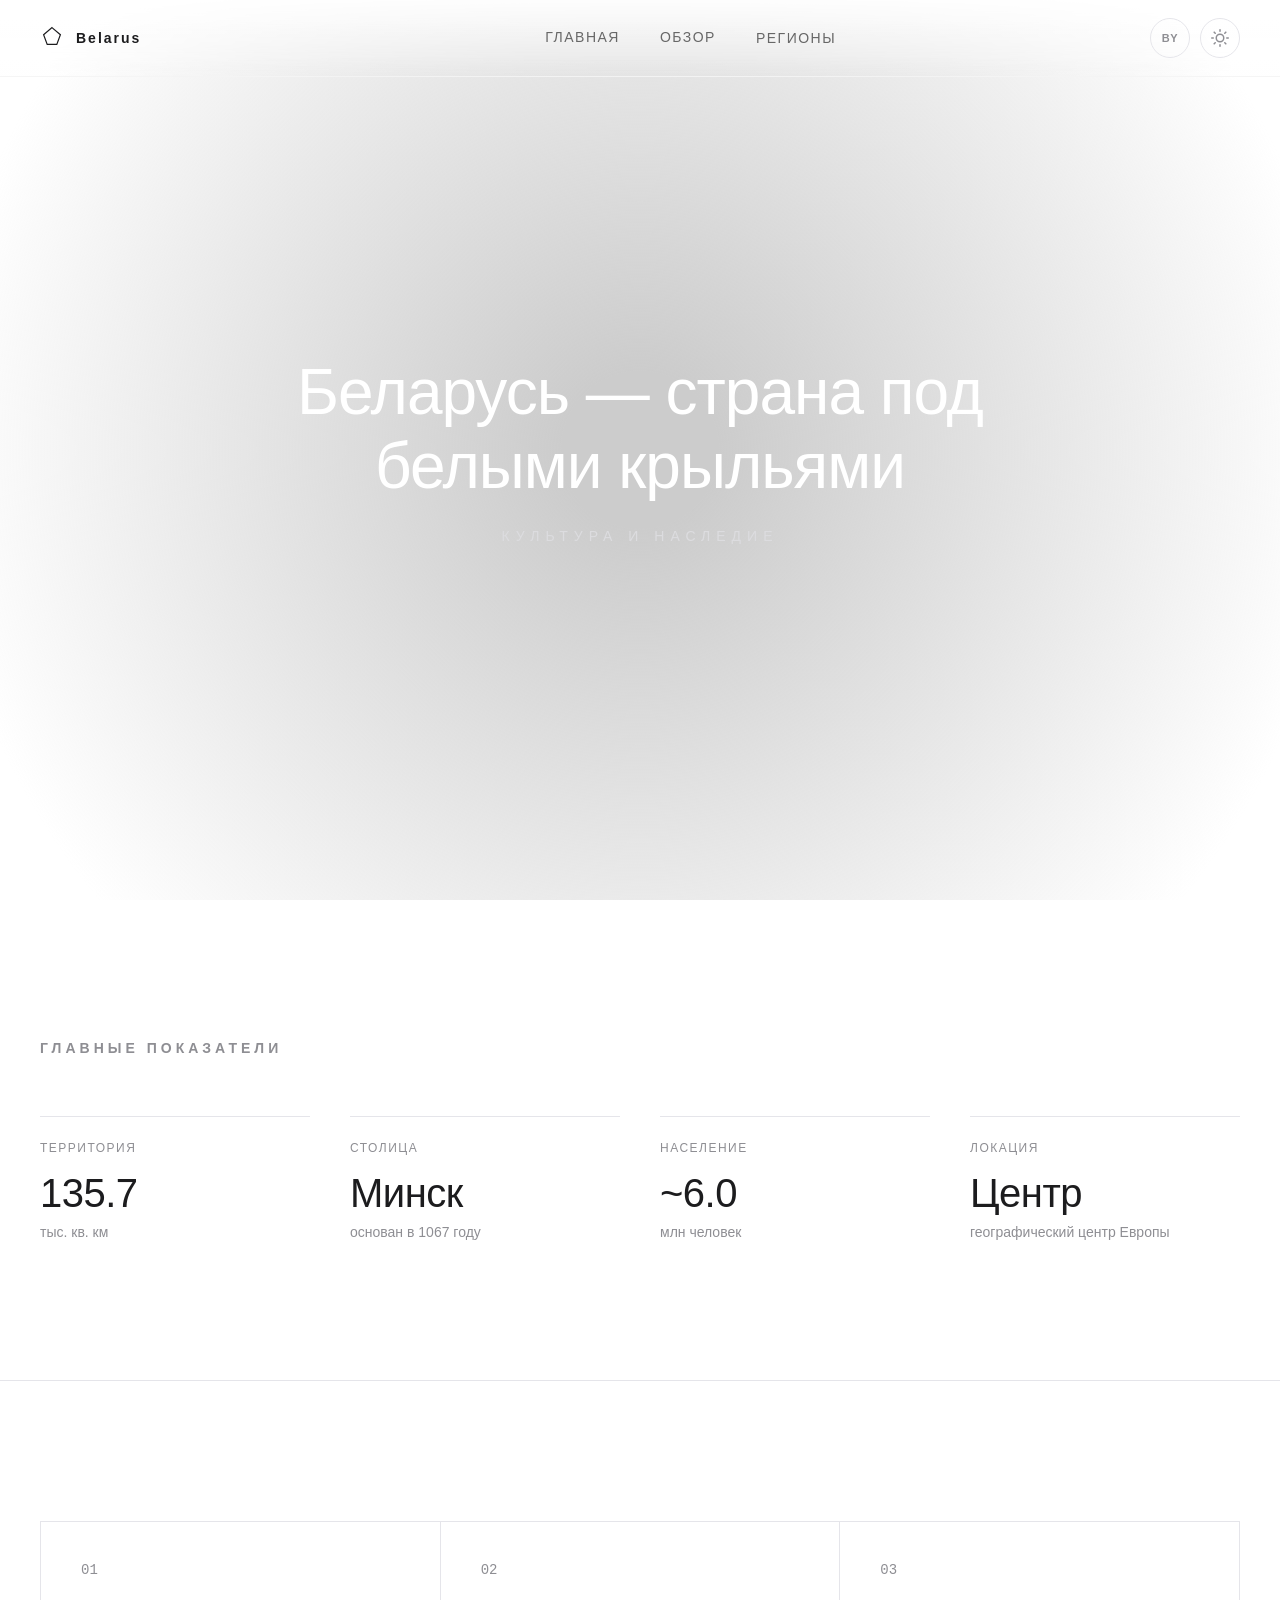
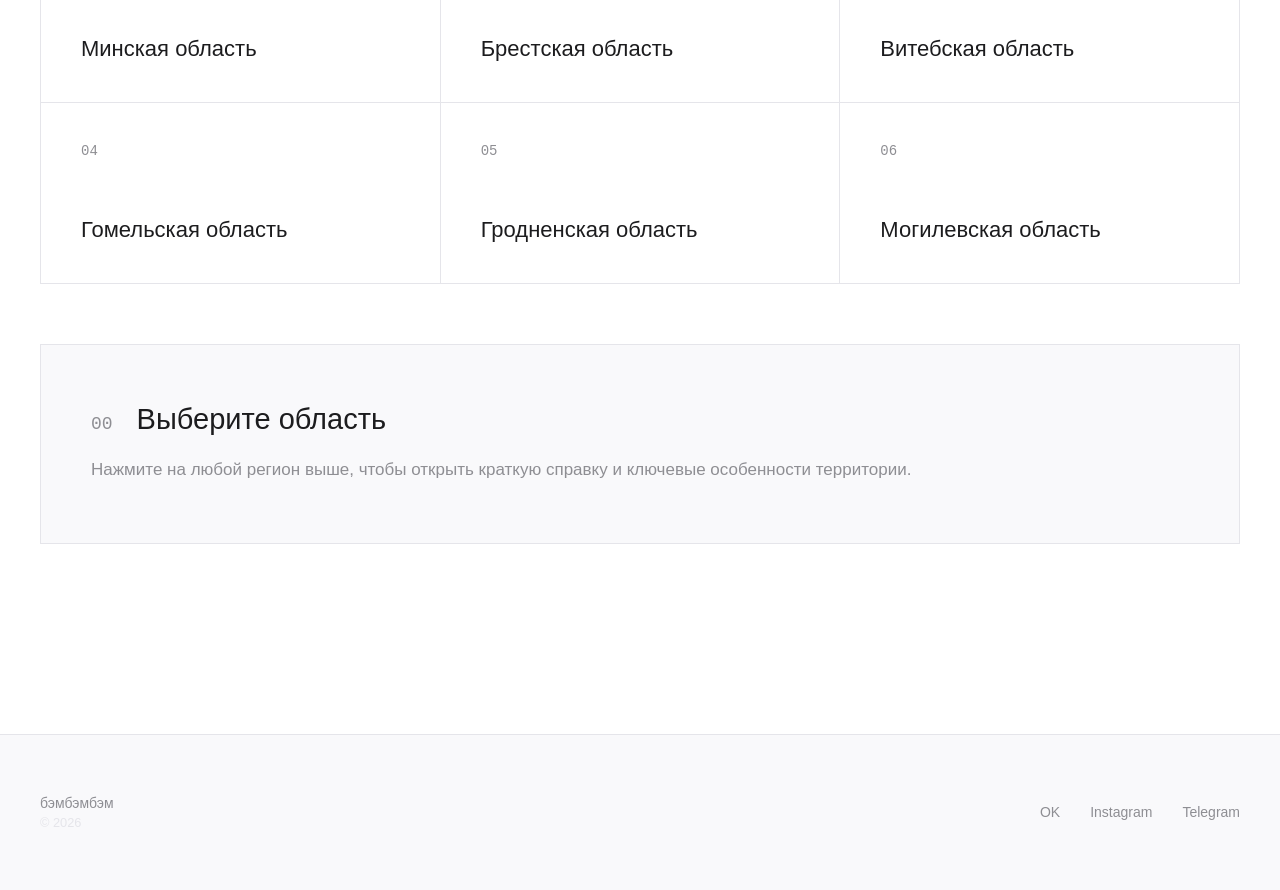
==== commit 881011c9: "yoilovetaxduoynynlol" ====
--- a/index.html
+++ b/index.html
@@ -138,9 +138,9 @@
                 <p class="current-year">&copy; 2026</p>
             </div>
             <div class="footer-socials">
-                <a href="#" class="social-link">OK</a>
-                <a href="#" class="social-link">Instagram</a>
-                <a href="#" class="social-link">Telegram</a>
+                <a href="https://http.cat/images/404.jpg" class="social-link">OK</a>
+                <a href="https://http.cat/images/408.jpg" class="social-link">Instagram</a>
+                <a href="https://http.cat/images/426.jpg" class="social-link">Telegram</a>
             </div>
         </div>
     </footer>
--- a/style/style.css
+++ b/style/style.css
@@ -84,7 +84,7 @@
     gap: 40px;
 }
 .header-nav-links a{
-    color: var(--text-secondary);
+    color: #676767;
     text-decoration: none;
     font-size: 14px;
     text-transform: uppercase;
@@ -242,7 +242,7 @@
     font-size: 14px;
     text-transform: uppercase;
     letter-spacing: 6px;
-    color: var(--text-secondary);
+    color: #dcdcdf;
     margin-top: 24px;
     opacity: 0;
     transform: translateY(20px);
@@ -508,7 +508,7 @@
   color: var(--text-primary); 
   text-transform: uppercase;
   letter-spacing: 1px;
-  padding-bottom: 10px; 
+  padding-bottom: 10px;
 }
 .dropdown-menu{
   position: absolute;
@@ -725,7 +725,11 @@
     .header-nav-links a{
         font-size: 12px;
         letter-spacing: 1px;
-    }
+        margin-top: 3px;
+    }
+    /* .header-nav-links a:last-child{
+        margin-bottom: 5px;
+    } */
     .banner{
         padding: 0 24px;
     }
@@ -848,6 +852,7 @@
     .dropdown{
         display: block;
         width: 100%;
+        margin-bottom: 5px;
     }
     .dropdown-toggle{
         padding: 12px 0;
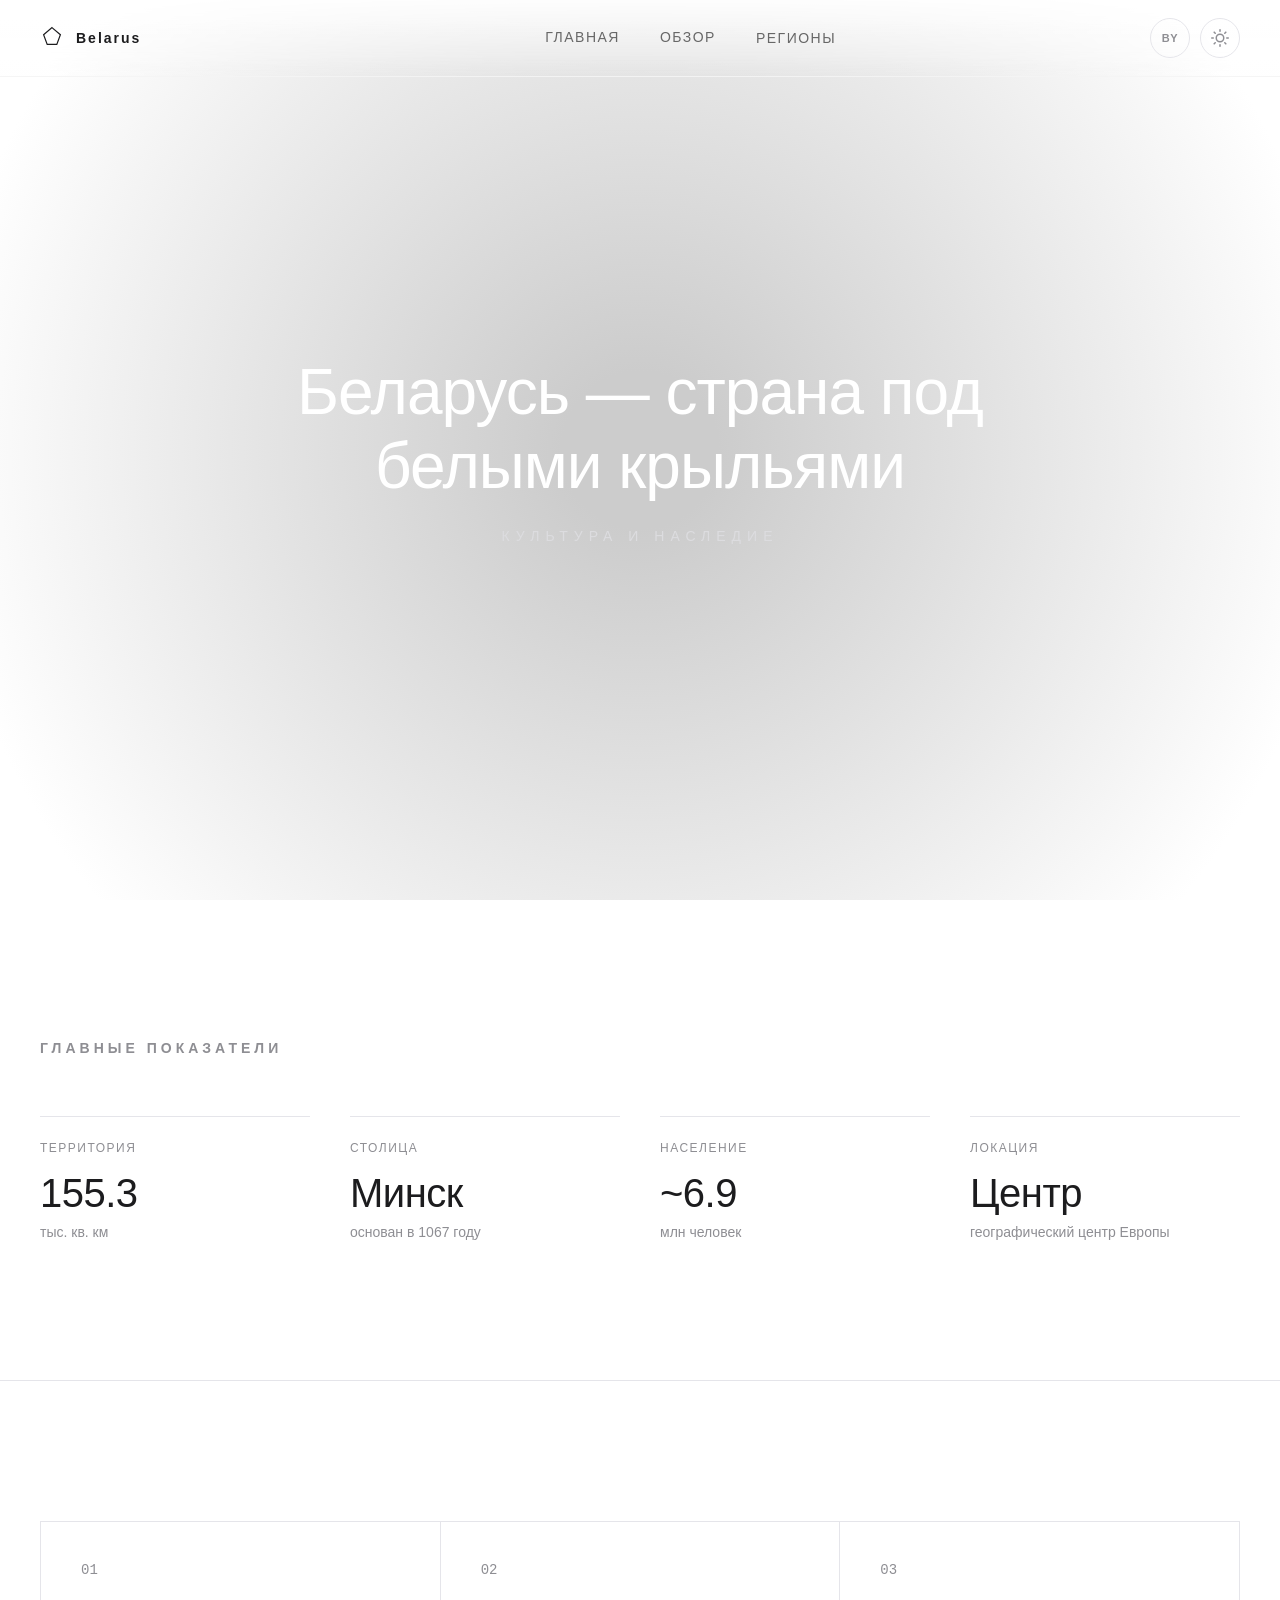
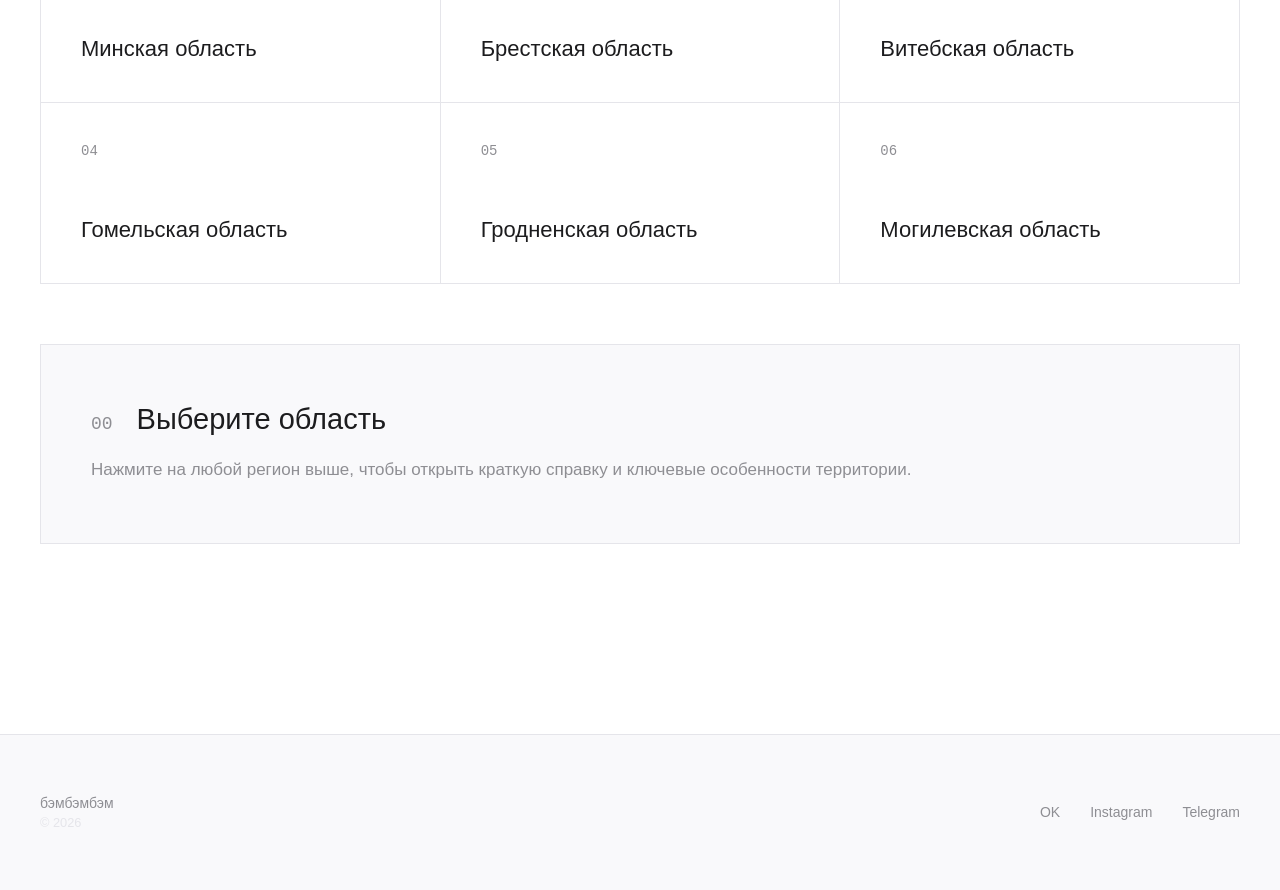
==== commit fe1481e0: "bro" ====
--- a/index.html
+++ b/index.html
@@ -11,7 +11,7 @@
     <header class="header">
         <div class="logo">
             <a href="index.html">
-                <svg class="logo-svg" viewBox="0 0 100 100" xmlns="http://w3.org">
+                <svg class="logo-svg" viewBox="0 0 100 100" xmlns="http://www.w3.org/2000/svg">
                     <path d="M50 15 L85 45 L70 85 L30 85 L15 45 Z" fill="none" stroke="currentColor" stroke-width="5"/>
                 </svg>
             </a>
@@ -129,6 +129,7 @@
                     <h3 class="details-title" id="detailsTitle">Выберите область</h3>
                 </div>
                 <p class="details-text" id="detailsText">Нажмите на любой регион выше, чтобы открыть краткую справку и ключевые особенности территории.</p>
+            </div>
         </div>
     </section>
     <footer class="footer reveal reveal-up">
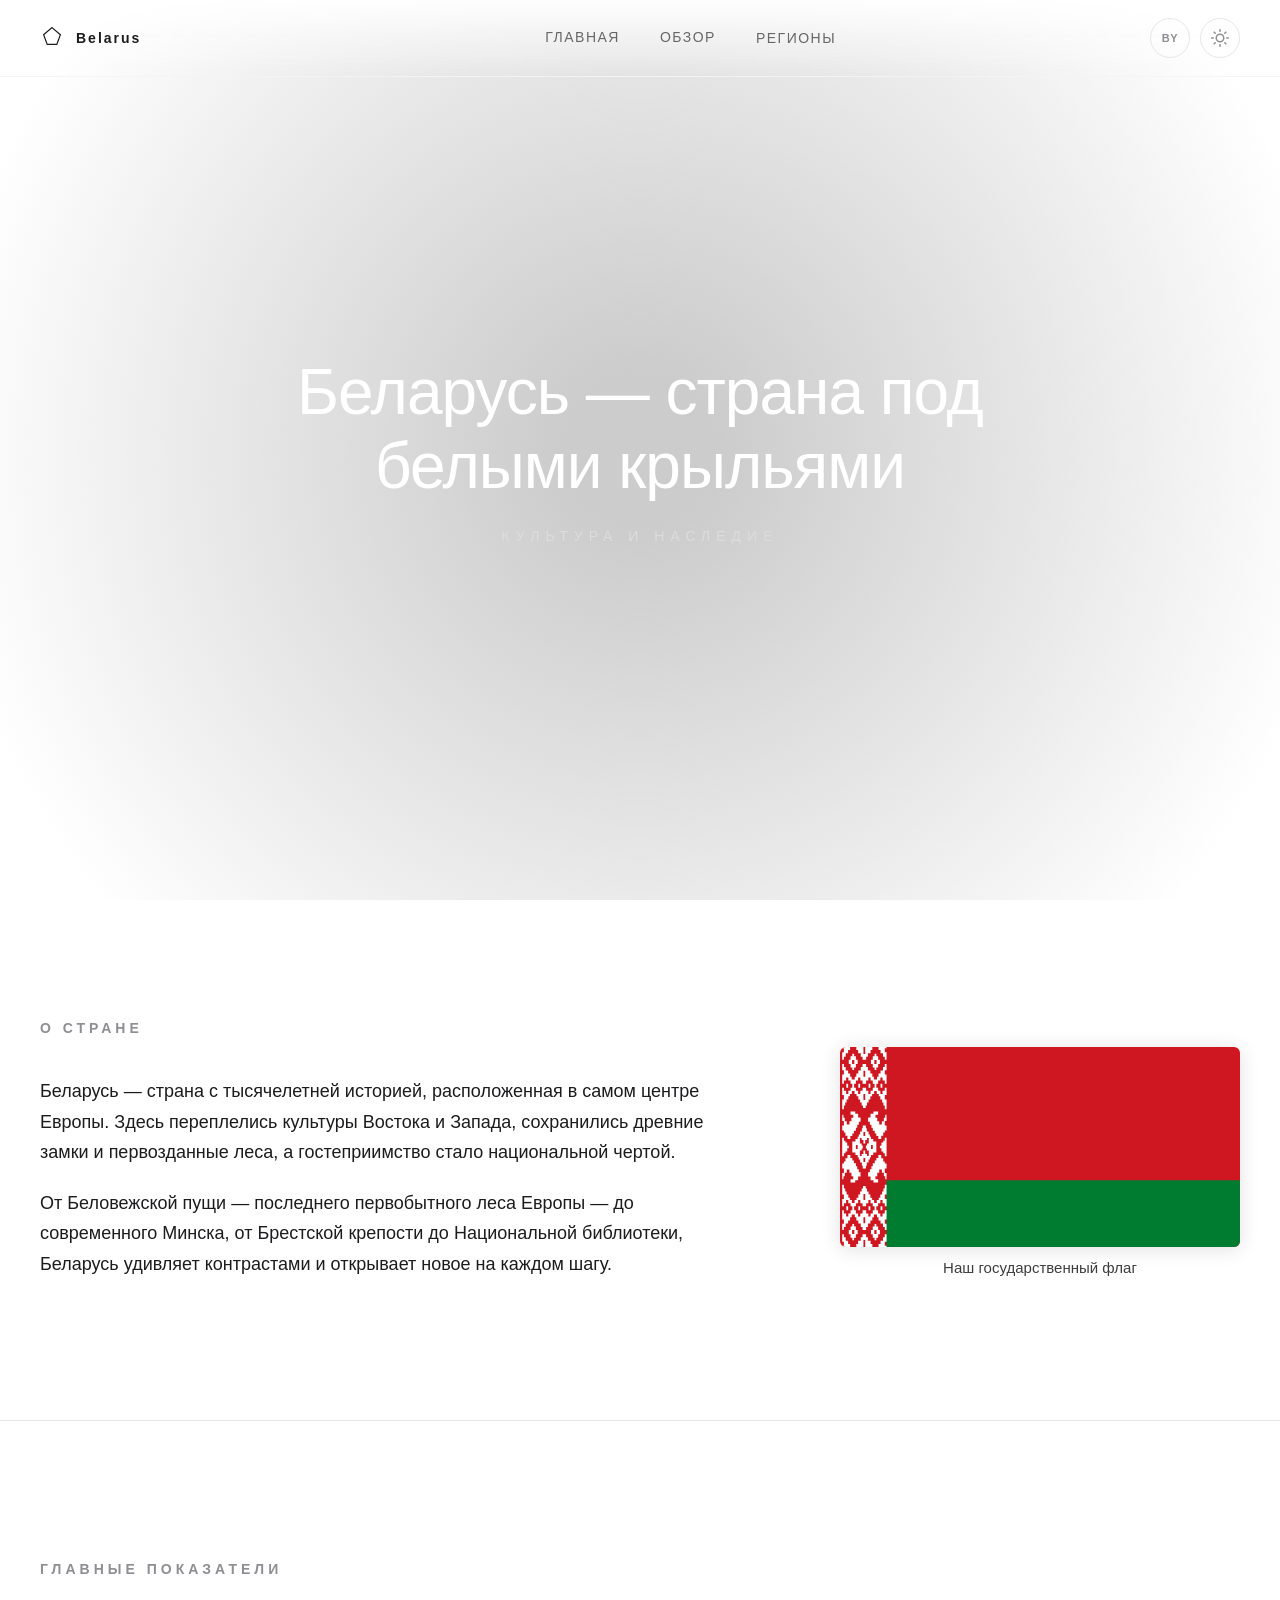
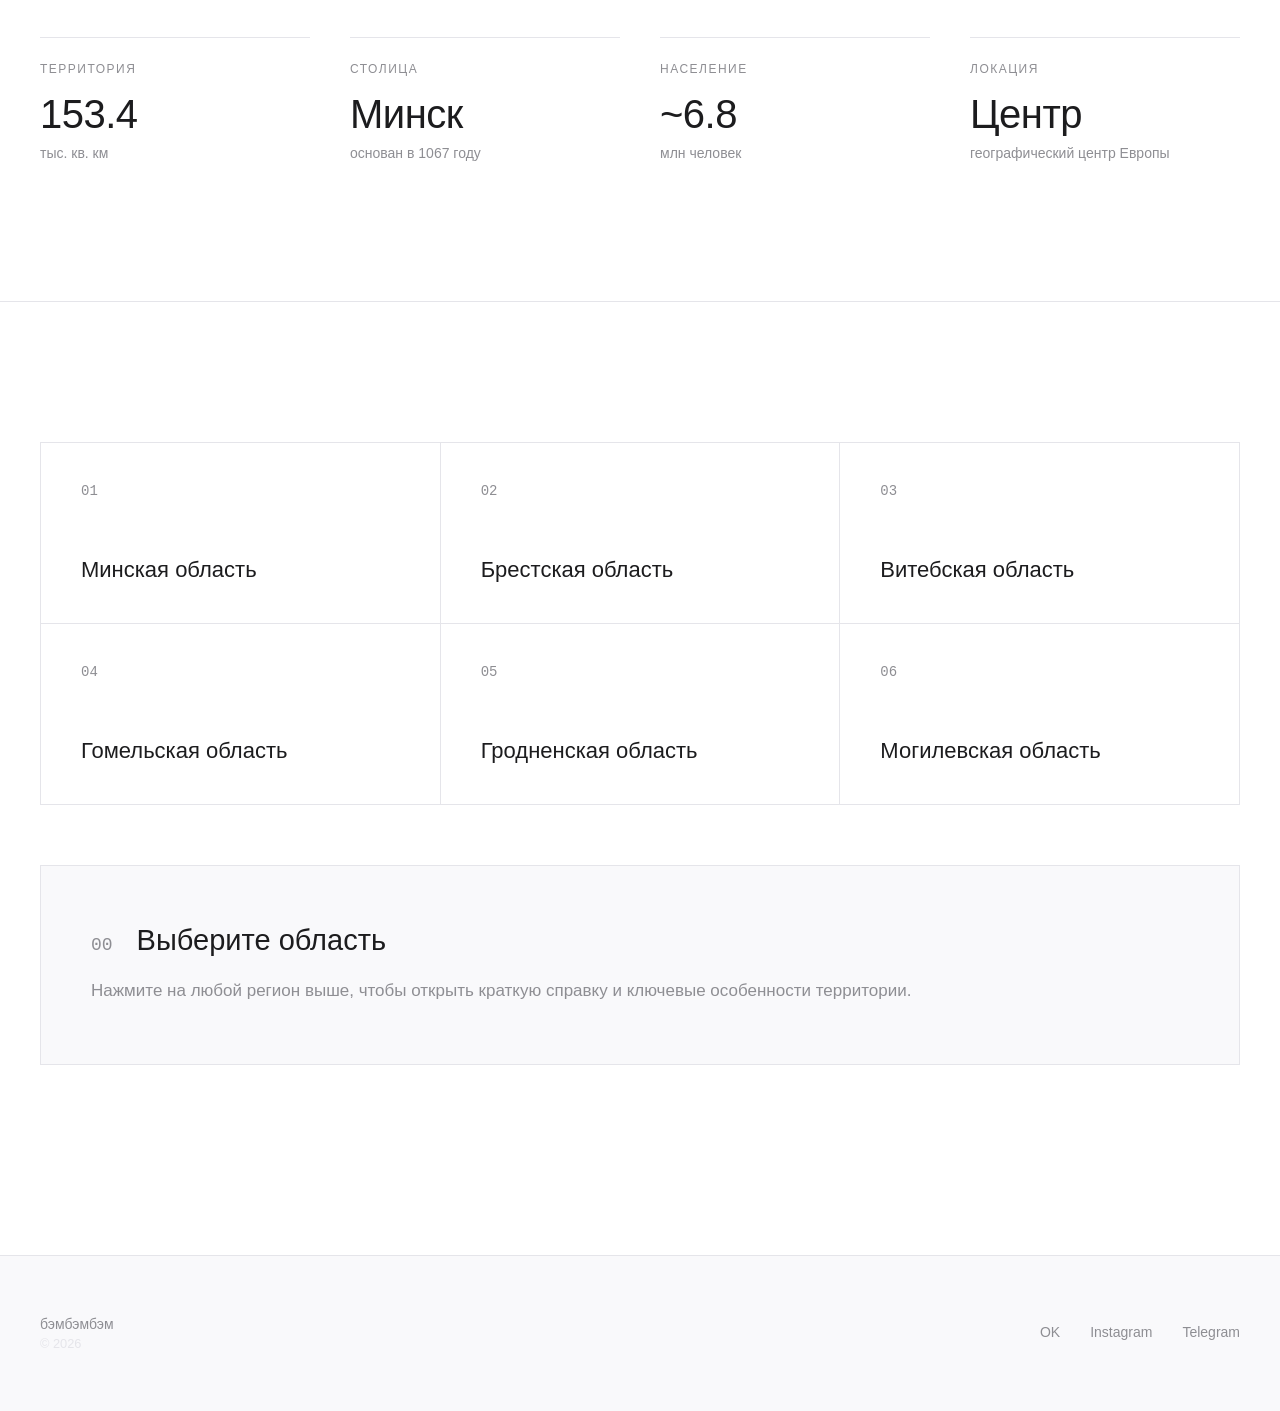
==== commit 79042900: "locktfin" ====
--- a/index.html
+++ b/index.html
@@ -66,6 +66,22 @@
             <!-- <div class="scroll-thing">
                 <div class="scroll-line"></div>
             </div> -->
+        </div>
+    </section>
+    <section class="about reveal reveal-up">
+        <div class="about-layout">
+            <div class="container">
+                <h2 class="about-title">О стране</h2>
+                <div class="about-content">
+                    <p class="about-text">Беларусь — страна с тысячелетней историей, расположенная в самом центре Европы. Здесь переплелись культуры Востока и Запада, сохранились древние замки и первозданные леса, а гостеприимство стало национальной чертой.</p>
+                    <p class="about-text">От Беловежской пущи — последнего первобытного леса Европы — до современного Минска, от Брестской крепости до Национальной библиотеки, Беларусь удивляет контрастами и открывает новое на каждом шагу.</p>
+                </div>
+
+            </div>
+            <div class="about-flag-side">
+                <img class="about-flag" src="img/Flag_of_Belarus.svg" alt="Флаг Беларуси">
+                <span class="about-flag-caption">Наш государственный флаг</span>
+            </div>
         </div>
     </section>
     <section class="facts" id="facts">
--- a/style/style.css
+++ b/style/style.css
@@ -250,6 +250,77 @@
 }
 /* .scroll-thing{}
 .scroll-line{} */
+.about{
+    padding: 120px 0;
+    border-bottom: 1px solid var(--border-color);
+}
+.about-title{
+    font-size: 14px;
+    text-transform: uppercase;
+    letter-spacing: 4px;
+    color: var(--text-secondary);
+    margin-bottom: 40px;
+    font-weight: 600;
+}
+.about-content{
+    max-width: 700px;
+}
+.about-text{
+    font-size: 18px;
+    line-height: 1.7;
+    color: var(--text-primary);
+    margin-bottom: 20px;
+    font-weight: 400;
+}
+.about-layout{
+    display: flex;
+    align-items: center;
+    gap: 40px;
+    max-width: 1400px;
+    margin: 0 auto;
+    padding: 0 40px;
+}
+.about-layout .container{
+    flex: 1;
+    padding: 0;
+    margin: 0;
+    max-width: none;
+}
+.about-flag-side{
+    display: flex;
+    flex-direction: column;
+    align-items: center;
+    gap: 12px;
+    flex-shrink: 0;
+    margin-top: 4px;
+}
+.about-flag{
+    width: 400px;
+    height: auto;
+    border-radius: 6px;
+    box-shadow: 0 2px 20px rgba(0,0,0,0.12);
+}
+.about-flag-caption{
+    font-size: 15px;
+    color: var(--text-primary);
+    white-space: nowrap;
+    opacity: 0.85;
+}
+
+@media(max-width: 768px){
+    .about{ padding: 80px 0; }
+    .about-layout{ flex-direction: column; gap: 32px; }
+    .about-text{ font-size: 16px; }
+    .about-flag-side{ flex-direction: row; margin-top: 0; }
+    .about-flag{ width: 80px; }
+}
+@media(max-width: 480px){
+    .about{ padding: 60px 0; }
+    .about-title{ margin-bottom: 24px; }
+    .about-text{ font-size: 15px; }
+    .about-symbols{ gap: 24px; margin-top: 32px; }
+}
+
 .facts{
     padding: 140px 0;
     border-bottom: 1px solid var(--border-color);
@@ -338,6 +409,16 @@
     color: var(--text-secondary);
     max-width: 900px;
     line-height: 1.7;
+}
+.map-region-label{
+    pointer-events: none;
+    opacity: 0;
+    transition: opacity 0.2s ease;
+    font-family: -apple-system, BlinkMacSystemFont, "Segoe UI", Roboto, Helvetica, Arial, sans-serif;
+    fill: var(--text-primary);
+}
+.map-region-label.visible{
+    opacity: 1;
 }
 .map-block__area-action{
     outline: 0;
@@ -985,4 +1066,94 @@
 @keyframes panelReveal{
     0% { opacity: 0; transform: translateY(10px); }
     100% { opacity: 1; transform: translateY(0); }
+}
+
+.lightbox{
+    position: fixed;
+    inset: 0;
+    z-index: 1000;
+    background: rgba(0,0,0,0.9);
+    display: flex;
+    align-items: center;
+    justify-content: center;
+    opacity: 0;
+    pointer-events: none;
+    transition: opacity 0.3s ease;
+}
+.lightbox.open{
+    opacity: 1;
+    pointer-events: auto;
+}
+.lightbox-img{
+    max-width: 90vw;
+    max-height: 85vh;
+    object-fit: contain;
+    border-radius: 4px;
+    box-shadow: 0 4px 30px rgba(0,0,0,0.5);
+}
+.lightbox-close,
+.lightbox-prev,
+.lightbox-next{
+    position: absolute;
+    background: rgba(255,255,255,0.12);
+    border: none;
+    color: #fff;
+    cursor: pointer;
+    border-radius: 50%;
+    display: flex;
+    align-items: center;
+    justify-content: center;
+    transition: background 0.2s;
+}
+.lightbox-close:hover,
+.lightbox-prev:hover,
+.lightbox-next:hover{
+    background: rgba(255,255,255,0.25);
+}
+.lightbox-close{
+    top: 20px;
+    right: 20px;
+    width: 44px;
+    height: 44px;
+    font-size: 28px;
+}
+.lightbox-close::before{
+    content: '✕';
+    font-size: 22px;
+    line-height: 1;
+}
+.lightbox-prev,
+.lightbox-next{
+    top: 50%;
+    transform: translateY(-50%);
+    width: 48px;
+    height: 48px;
+    font-size: 36px;
+}
+.lightbox-prev::before{
+    content: '‹';
+    line-height: 1;
+}
+.lightbox-next::before{
+    content: '›';
+    line-height: 1;
+}
+.lightbox-prev{ left: 20px; }
+.lightbox-next{ right: 20px; }
+.lightbox-counter{
+    position: absolute;
+    bottom: 20px;
+    left: 50%;
+    transform: translateX(-50%);
+    color: rgba(255,255,255,0.7);
+    font-size: 14px;
+    font-family: -apple-system, BlinkMacSystemFont, "Segoe UI", Roboto, Helvetica, Arial, sans-serif;
+}
+@media(max-width: 480px){
+    .lightbox-prev,
+    .lightbox-next{ width: 40px; height: 40px; font-size: 28px; }
+    .lightbox-prev{ left: 8px; }
+    .lightbox-next{ right: 8px; }
+    .lightbox-close{ top: 10px; right: 10px; width: 38px; height: 38px; }
+    .lightbox-img{ max-width: 96vw; max-height: 80vh; }
 }
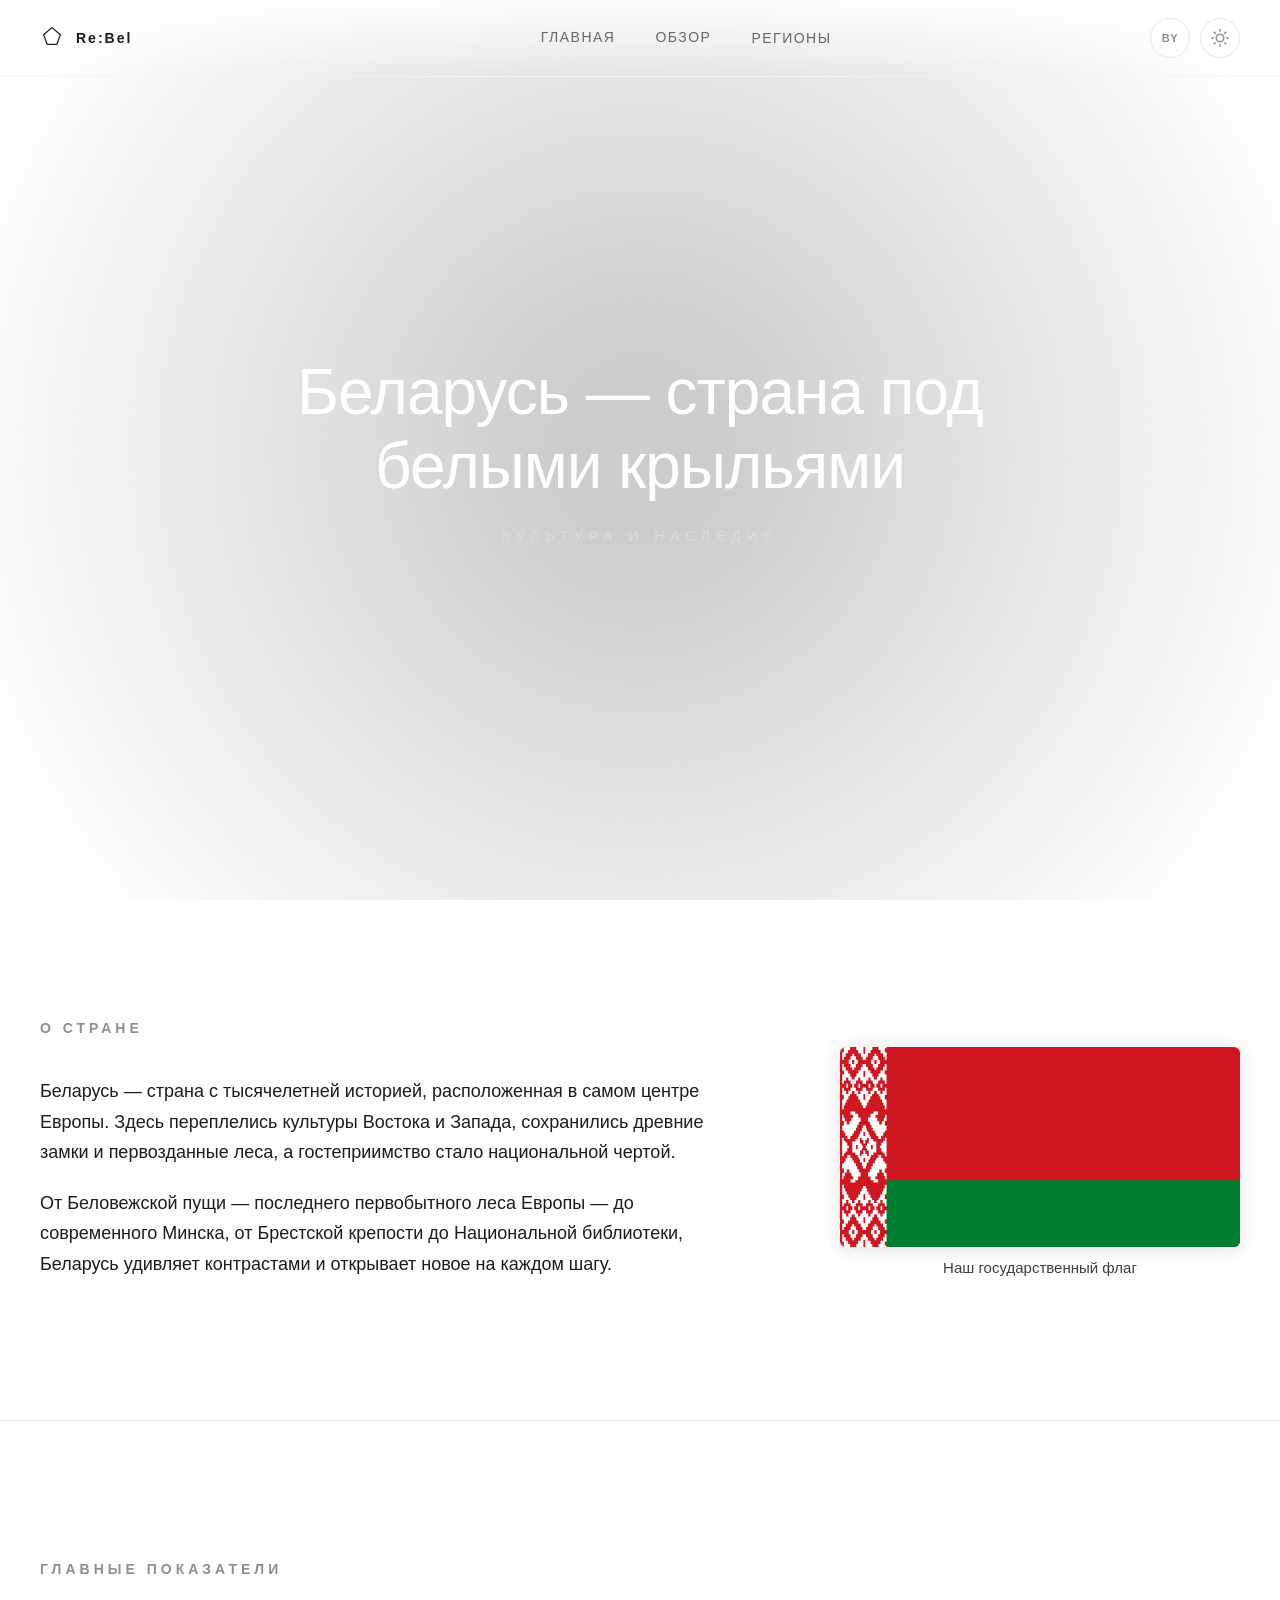
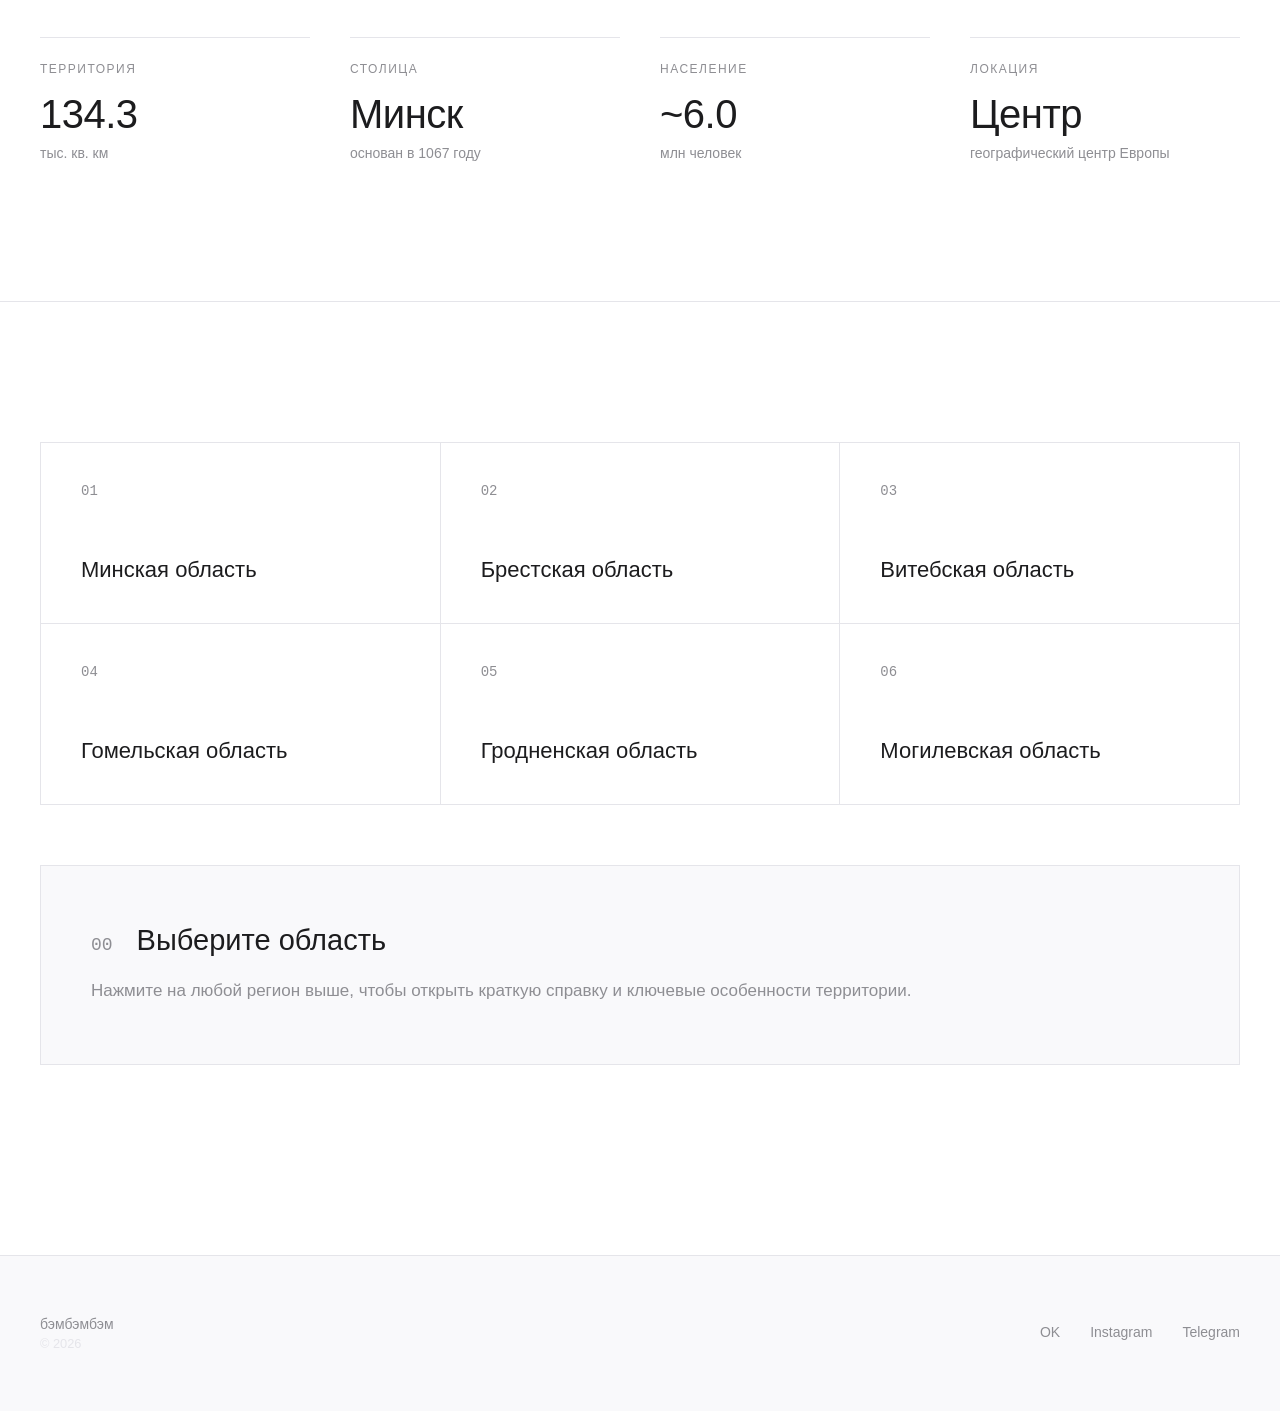
==== commit 951c9f81: "bimbim" ====
--- a/index.html
+++ b/index.html
@@ -3,7 +3,7 @@
 <head>
     <meta charset="UTF-8">
     <meta name="viewport" content="width=device-width, initial-scale=1.0">
-    <title>Belarus</title>
+    <title>Re:Bel</title>
     <link rel="stylesheet" href="style/style.css">
     <link rel="shortcut icon" href="img/favicon.ico" type="image/x-icon">
 </head>
@@ -15,7 +15,7 @@
                     <path d="M50 15 L85 45 L70 85 L30 85 L15 45 Z" fill="none" stroke="currentColor" stroke-width="5"/>
                 </svg>
             </a>
-                <span class="logo-text"><a href="index.html" class="logo-bel">Belarus</a></span>
+                <span class="logo-text"><a href="index.html" class="logo-bel">Re:Bel</a></span>
         </div>
         <div class="container">
             <div class="header-nav-links">
